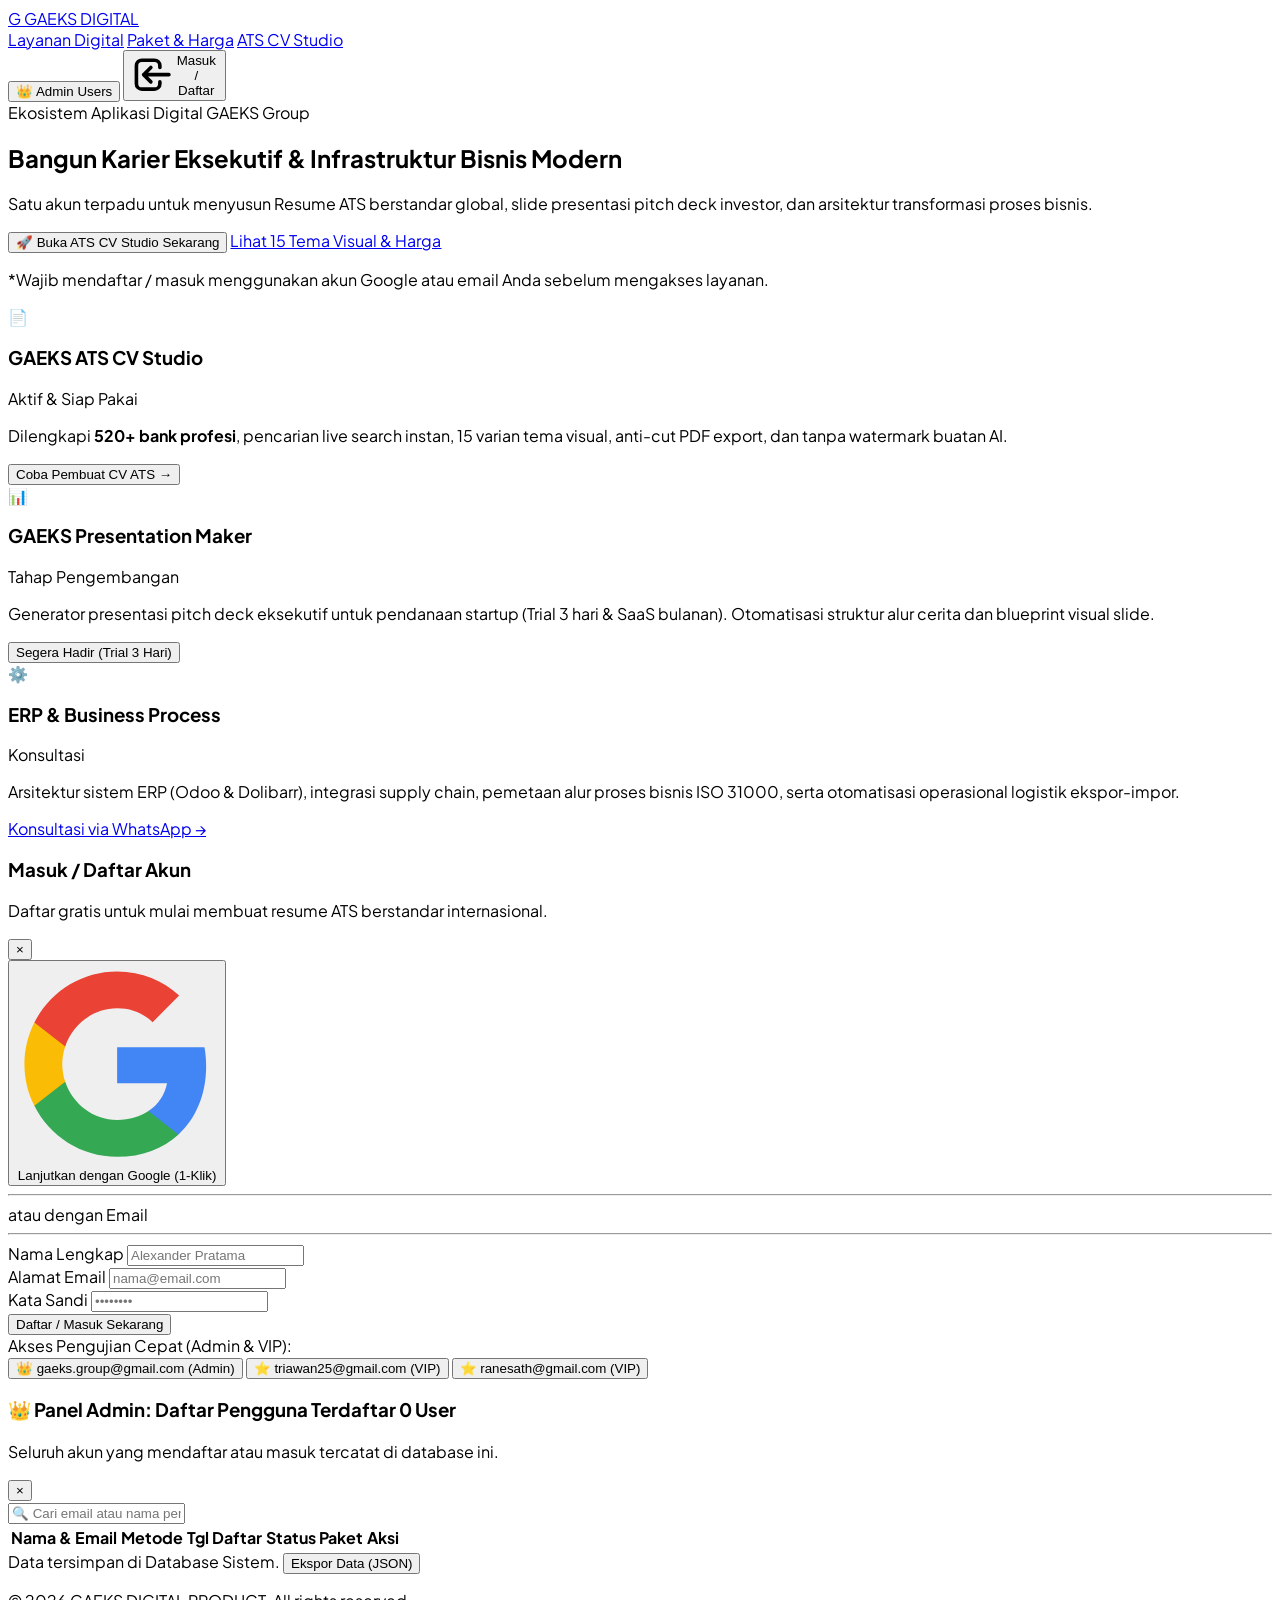
==== index.html @ ad5e5db7 "fix: implement dual-layer cookie and localStorage session, BFCache pageshow navbar sync, and absolut" ====
<!DOCTYPE html>
<html lang="id" class="scroll-smooth">
<head>
  <meta charset="UTF-8" />
  <meta name="viewport" content="width=device-width, initial-scale=1.0" />
  <title>GAEKS Digital Products | Corporate ATS Studio & Enterprise SaaS</title>
  <script src="https://cdn.tailwindcss.com"></script>
  <link rel="preconnect" href="https://fonts.googleapis.com">
  <link rel="preconnect" href="https://fonts.gstatic.com">
  <link href="https://fonts.googleapis.com/css2?family=Plus+Jakarta+Sans:wght@400;500;600;700;800;900&display=swap" rel="stylesheet">
  <script src="auth.js"></script>
  <style> body { font-family: 'Plus Jakarta Sans', sans-serif; } </style>
  <script src="https://accounts.google.com/gsi/client" async defer></script>
</head>
<body class="bg-slate-950 text-slate-100 antialiased min-h-screen flex flex-col justify-between selection:bg-blue-600 selection:text-white">

  <!-- NAVBAR UTAMA -->
  <header class="sticky top-0 z-50 w-full backdrop-blur-md bg-slate-950/90 border-b border-slate-800">
    <div class="max-w-7xl mx-auto px-4 sm:px-6 lg:px-8 h-16 flex items-center justify-between">
      <div class="flex items-center space-x-3">
        <a href="index.html" class="flex items-center space-x-2">
          <span class="w-8 h-8 rounded-xl bg-gradient-to-tr from-blue-600 to-indigo-500 flex items-center justify-center font-extrabold text-white text-sm shadow-md shadow-blue-500/30">G</span>
          <span class="font-extrabold text-lg bg-gradient-to-r from-blue-400 via-indigo-300 to-white bg-clip-text text-transparent">
            GAEKS DIGITAL
          </span>
        </a>
      </div>

      <nav class="hidden md:flex items-center space-x-6 text-xs font-semibold text-slate-400">
        <a href="#services" class="hover:text-white transition">Layanan Digital</a>
        <a href="pricing.html" class="hover:text-white transition">Paket & Harga</a>
        <a href="cv.html" class="hover:text-white transition">ATS CV Studio</a>
      </nav>

      <div class="flex items-center space-x-2.5">
        <button id="nav-btn-admin" onclick="openAdminModal()" class="hidden px-2.5 py-1.5 text-[11px] font-bold rounded-lg bg-amber-950/60 border border-amber-600 text-amber-300 hover:bg-amber-900 transition flex items-center gap-1">
          <span>👑 Admin Users</span>
        </button>

        <div id="nav-user-pill" class="hidden flex items-center space-x-2">
          <a href="profile.html" class="flex items-center space-x-2 p-1 pr-3 rounded-full bg-slate-900 border border-slate-700 hover:border-blue-500 transition">
            <img id="nav-user-avatar" class="w-6 h-6 rounded-full object-cover" src="" alt="Avatar" />
            <span id="nav-user-name" class="text-xs font-semibold text-slate-200 max-w-[100px] truncate">User</span>
            <span id="nav-user-badge" class="px-1.5 py-0.2 rounded-full text-[9px] font-extrabold bg-blue-950 text-blue-300 border border-blue-800">FREE</span>
          </a>
        </div>

        <button id="nav-btn-login" onclick="window.location.href='login.html'" class="px-4 py-2 text-xs font-bold rounded-xl bg-blue-600 hover:bg-blue-500 text-white shadow-lg shadow-blue-500/20 transition flex items-center gap-1.5">
          <svg class="w-3.5 h-3.5" fill="none" stroke="currentColor" viewBox="0 0 24 24"><path stroke-linecap="round" stroke-linejoin="round" stroke-width="2" d="M11 16l-4-4m0 0l4-4m-4 4h14m-5 4v1a3 3 0 01-3 3H6a3 3 0 01-3-3V7a3 3 0 013-3h7a3 3 0 013 3v1"></path></svg>
          <span>Masuk / Daftar</span>
        </button>
      </div>
    </div>
  </header>

  <!-- HERO -->
  <main class="flex-grow">
    <section class="py-16 sm:py-24 max-w-7xl mx-auto px-4 sm:px-6 lg:px-8 text-center space-y-5">
      <div class="inline-flex items-center gap-2 px-3 py-1 rounded-full bg-blue-950/80 border border-blue-800/80 text-[11px] font-bold text-blue-300">
        <span class="w-2 h-2 rounded-full bg-blue-400 animate-pulse"></span>
        <span>Ekosistem Aplikasi Digital GAEKS Group</span>
      </div>
      <h1 class="text-3xl sm:text-5xl font-black text-white tracking-tight leading-tight max-w-3xl mx-auto">
        Bangun Karier Eksekutif & Infrastruktur Bisnis Modern
      </h1>
      <p class="text-sm sm:text-base text-slate-400 max-w-2xl mx-auto leading-relaxed">
        Satu akun terpadu untuk menyusun Resume ATS berstandar global, slide presentasi pitch deck investor, dan arsitektur transformasi proses bisnis.
      </p>
      <div class="pt-4 flex flex-col sm:flex-row items-center justify-center gap-3">
        <button onclick="handleServiceAccess('cv.html')" class="w-full sm:w-auto px-6 py-3.5 rounded-xl bg-blue-600 hover:bg-blue-500 text-white font-extrabold text-xs sm:text-sm shadow-xl shadow-blue-500/25 transition">
          🚀 Buka ATS CV Studio Sekarang
        </button>
        <a href="pricing.html" class="w-full sm:w-auto px-6 py-3.5 rounded-xl bg-slate-900 hover:bg-slate-800 border border-slate-700 text-slate-300 font-bold text-xs sm:text-sm transition">
          Lihat 15 Tema Visual & Harga
        </a>
      </div>
      <p class="text-[11px] text-slate-500">*Wajib mendaftar / masuk menggunakan akun Google atau email Anda sebelum mengakses layanan.</p>
    </section>

    <!-- LAYANAN -->
    <section id="services" class="py-12 border-t border-slate-900 max-w-7xl mx-auto px-4 sm:px-6 lg:px-8">
      <div class="grid grid-cols-1 md:grid-cols-3 gap-6">
        <div class="p-6 bg-slate-900/90 rounded-2xl border border-slate-800 hover:border-blue-500/50 transition shadow-xl flex flex-col justify-between space-y-5">
          <div class="space-y-3">
            <div class="w-10 h-10 rounded-xl bg-blue-950 text-blue-400 flex items-center justify-center font-bold text-lg border border-blue-800/80">📄</div>
            <div class="flex items-center justify-between">
              <h3 class="font-extrabold text-base text-white">GAEKS ATS CV Studio</h3>
              <span class="text-[10px] font-bold px-2 py-0.5 rounded bg-emerald-950 text-emerald-300 border border-emerald-800">Aktif & Siap Pakai</span>
            </div>
            <p class="text-xs text-slate-400 leading-relaxed">
              Dilengkapi <strong>520+ bank profesi</strong>, pencarian live search instan, 15 varian tema visual, anti-cut PDF export, dan tanpa watermark buatan AI.
            </p>
          </div>
          <button onclick="handleServiceAccess('cv.html')" class="w-full py-2.5 rounded-xl bg-blue-600 hover:bg-blue-500 text-white font-bold text-xs transition text-center">
            Coba Pembuat CV ATS &rarr;
          </button>
        </div>

        <div class="p-6 bg-slate-900/60 rounded-2xl border border-slate-800/80 transition shadow-xl flex flex-col justify-between space-y-5">
          <div class="space-y-3">
            <div class="w-10 h-10 rounded-xl bg-purple-950 text-purple-400 flex items-center justify-center font-bold text-lg border border-purple-800/80">📊</div>
            <div class="flex items-center justify-between">
              <h3 class="font-extrabold text-base text-white">GAEKS Presentation Maker</h3>
              <span class="text-[10px] font-bold px-2 py-0.5 rounded bg-amber-950 text-amber-300 border border-amber-800">Tahap Pengembangan</span>
            </div>
            <p class="text-xs text-slate-400 leading-relaxed">
              Generator presentasi pitch deck eksekutif untuk pendanaan startup (Trial 3 hari & SaaS bulanan). Otomatisasi struktur alur cerita dan blueprint visual slide.
            </p>
          </div>
          <button onclick="alert('Layanan GAEKS Presentation Maker sedang dalam tahap finalisasi dan akan segera hadir!')" class="w-full py-2.5 rounded-xl bg-slate-800 text-slate-400 font-bold text-xs transition text-center">
            Segera Hadir (Trial 3 Hari)
          </button>
        </div>

        <div class="p-6 bg-slate-900/60 rounded-2xl border border-slate-800/80 transition shadow-xl flex flex-col justify-between space-y-5">
          <div class="space-y-3">
            <div class="w-10 h-10 rounded-xl bg-emerald-950 text-emerald-400 flex items-center justify-center font-bold text-lg border border-emerald-800/80">⚙️</div>
            <div class="flex items-center justify-between">
              <h3 class="font-extrabold text-base text-white">ERP & Business Process</h3>
              <span class="text-[10px] font-bold px-2 py-0.5 rounded bg-blue-950 text-blue-300 border border-blue-800">Konsultasi</span>
            </div>
            <p class="text-xs text-slate-400 leading-relaxed">
              Arsitektur sistem ERP (Odoo & Dolibarr), integrasi supply chain, pemetaan alur proses bisnis ISO 31000, serta otomatisasi operasional logistik ekspor-impor.
            </p>
          </div>
          <a href="https://wa.me/6285608561745?text=Halo%20Admin%20GAEKS%2C%20saya%20tertarik%20konsultasi%20implementasi%20ERP%20dan%20Business%20Process" target="_blank" class="w-full py-2.5 rounded-xl bg-slate-800 hover:bg-slate-700 text-emerald-300 font-bold text-xs transition text-center">
            Konsultasi via WhatsApp &rarr;
          </a>
        </div>
      </div>
    </section>
  </main>

  <!-- AUTH MODAL -->
  <div id="auth-modal" class="hidden fixed inset-0 z-50 flex items-center justify-center p-4 bg-slate-950/80 backdrop-blur-sm">
    <div class="bg-slate-900 border border-slate-700 rounded-2xl max-w-md w-full p-6 sm:p-7 shadow-2xl space-y-5">
      <div class="flex items-start justify-between">
        <div>
          <h3 class="font-extrabold text-lg text-white">Masuk / Daftar Akun</h3>
          <p class="text-xs text-slate-400 mt-0.5">Daftar gratis untuk mulai membuat resume ATS berstandar internasional.</p>
        </div>
        <button onclick="closeAuthModal()" class="text-slate-400 hover:text-white text-xl font-bold">&times;</button>
      </div>

      <button onclick="loginGoogle()" class="w-full py-2.5 px-4 bg-white hover:bg-slate-100 text-slate-900 font-bold text-xs rounded-xl flex items-center justify-center gap-2.5 transition shadow-md">
        <svg class="w-4 h-4" viewBox="0 0 24 24"><path fill="#4285F4" d="M22.56 12.25c0-.78-.07-1.53-.2-2.25H12v4.26h5.92c-.26 1.37-1.04 2.53-2.21 3.31v2.77h3.57c2.08-1.92 3.28-4.74 3.28-8.09z"/><path fill="#34A853" d="M12 23c2.97 0 5.46-.98 7.28-2.66l-3.57-2.77c-.98.66-2.23 1.06-3.71 1.06-2.86 0-5.29-1.93-6.16-4.53H2.18v2.84C3.99 20.53 7.7 23 12 23z"/><path fill="#FBBC05" d="M5.84 14.09c-.22-.66-.35-1.36-.35-2.09s.13-1.43.35-2.09V7.06H2.18C1.43 8.55 1 10.22 1 12s.43 3.45 1.18 4.94l2.85-2.22.81-.63z"/><path fill="#EA4335" d="M12 5.38c1.62 0 3.06.56 4.21 1.64l3.15-3.15C17.45 2.09 14.97 1 12 1 7.7 1 3.99 3.47 2.18 7.06l3.66 2.84c.87-2.6 3.3-4.52 6.16-4.52z"/></svg>
        <span>Lanjutkan dengan Google (1-Klik)</span>
      </button>

      <div class="flex items-center gap-2 text-slate-600 text-xs">
        <hr class="flex-grow border-slate-800" /><span>atau dengan Email</span><hr class="flex-grow border-slate-800" />
      </div>

      <form onsubmit="handleEmailSubmit(event)" class="space-y-3">
        <div>
          <label class="block text-[11px] text-slate-400 mb-1">Nama Lengkap</label>
          <input type="text" id="auth-name" placeholder="Alexander Pratama" class="w-full px-3 py-2 text-xs bg-slate-950 border border-slate-800 rounded-lg text-white focus:border-blue-500 focus:outline-none" />
        </div>
        <div>
          <label class="block text-[11px] text-slate-400 mb-1">Alamat Email</label>
          <input type="email" id="auth-email" required placeholder="nama@email.com" class="w-full px-3 py-2 text-xs bg-slate-950 border border-slate-800 rounded-lg text-white focus:border-blue-500 focus:outline-none" />
        </div>
        <div>
          <label class="block text-[11px] text-slate-400 mb-1">Kata Sandi</label>
          <input type="password" id="auth-pass" required placeholder="••••••••" class="w-full px-3 py-2 text-xs bg-slate-950 border border-slate-800 rounded-lg text-white focus:border-blue-500 focus:outline-none" />
        </div>
        <button type="submit" class="w-full py-2.5 px-4 bg-blue-600 hover:bg-blue-500 text-white font-bold text-xs rounded-xl transition shadow-lg shadow-blue-500/20">
          Daftar / Masuk Sekarang
        </button>
      </form>

      <div class="p-3 bg-slate-950 rounded-xl border border-slate-800/80 space-y-1.5">
        <span class="text-[10px] text-slate-400 font-bold block">Akses Pengujian Cepat (Admin & VIP):</span>
        <div class="flex flex-wrap gap-1">
          <button type="button" onclick="quickLogin('gaeks.group@gmail.com', 'GAEKS Admin')" class="px-2 py-0.5 rounded text-[10px] bg-amber-950/80 text-amber-300 border border-amber-800 hover:bg-amber-900 transition">👑 gaeks.group@gmail.com (Admin)</button>
          <button type="button" onclick="quickLogin('triawan25@gmail.com', 'Deny Triawan')" class="px-2 py-0.5 rounded text-[10px] bg-blue-950/80 text-blue-300 border border-blue-800 hover:bg-blue-900 transition">⭐ triawan25@gmail.com (VIP)</button>
          <button type="button" onclick="quickLogin('ranesath@gmail.com', 'Ranesath')" class="px-2 py-0.5 rounded text-[10px] bg-blue-950/80 text-blue-300 border border-blue-800 hover:bg-blue-900 transition">⭐ ranesath@gmail.com (VIP)</button>
        </div>
      </div>
    </div>
  </div>

  <!-- ADMIN USERS MODAL -->
  <div id="admin-modal" class="hidden fixed inset-0 z-50 flex items-center justify-center p-4 bg-slate-950/85 backdrop-blur-sm">
    <div class="bg-slate-900 border border-slate-700 rounded-2xl max-w-2xl w-full p-6 shadow-2xl space-y-4 max-h-[85vh] flex flex-col">
      <div class="flex items-start justify-between pb-3 border-b border-slate-800">
        <div>
          <h3 class="font-extrabold text-lg text-white flex items-center gap-2">
            <span>👑 Panel Admin: Daftar Pengguna Terdaftar</span>
            <span id="admin-user-count" class="px-2 py-0.5 text-xs rounded-full bg-blue-950 text-blue-300 border border-blue-800">0 User</span>
          </h3>
          <p class="text-xs text-slate-400">Seluruh akun yang mendaftar atau masuk tercatat di database ini.</p>
        </div>
        <button onclick="closeAdminModal()" class="text-slate-400 hover:text-white text-xl font-bold">&times;</button>
      </div>

      <input type="text" id="admin-search-user" oninput="filterAdminUsers(this.value)" placeholder="🔍 Cari email atau nama pengguna..." class="w-full px-3 py-1.5 text-xs bg-slate-950 border border-slate-800 rounded-lg text-white focus:border-blue-500 focus:outline-none" />

      <div class="overflow-y-auto flex-grow border border-slate-800 rounded-xl bg-slate-950/60">
        <table class="w-full text-left text-xs">
          <thead class="bg-slate-900 text-slate-400 text-[11px] sticky top-0 border-b border-slate-800">
            <tr>
              <th class="p-2.5">Nama & Email</th>
              <th class="p-2.5">Metode</th>
              <th class="p-2.5">Tgl Daftar</th>
              <th class="p-2.5">Status Paket</th>
              <th class="p-2.5 text-right">Aksi</th>
            </tr>
          </thead>
          <tbody id="admin-user-table-body" class="divide-y divide-slate-800/80 text-slate-300"></tbody>
        </table>
      </div>

      <div class="pt-2 flex justify-between items-center text-xs text-slate-500">
        <span>Data tersimpan di Database Sistem.</span>
        <button onclick="exportUsersJson()" class="px-3 py-1 bg-slate-800 hover:bg-slate-700 text-slate-300 rounded font-semibold text-[11px] transition">
          Ekspor Data (JSON)
        </button>
      </div>
    </div>
  </div>

  <footer class="border-t border-slate-900 bg-slate-950 py-8 text-center text-xs text-slate-500">
    <p>&copy; 2026 GAEKS DIGITAL PRODUCT. All rights reserved.</p>
  </footer>

  <script>
    function handleServiceAccess(targetUrl) {
      const user = GaeksAuth.getCurrentUser();
      if (user) {
        window.location.href = window.location.origin + '/' + targetUrl.replace(/^\//, '');
      } else {
        window.location.href = window.location.origin + '/login.html?redirect=' + encodeURIComponent(targetUrl);
      }
    }

    function updateNavbar() {
      const user = GaeksAuth.getCurrentUser();
      const btnLogin = document.getElementById('nav-btn-login');
      const pill = document.getElementById('nav-user-pill');
      const adminBtn = document.getElementById('nav-btn-admin');

      if (user) {
        if (btnLogin) btnLogin.style.display = 'none';
        if (pill) {
          pill.classList.remove('hidden');
          pill.style.display = 'flex';
        }
        const avatar = document.getElementById('nav-user-avatar');
        if (avatar && user.avatar) avatar.src = user.avatar;
        const name = document.getElementById('nav-user-name');
        if (name && user.name) name.innerText = user.name;

        const badge = document.getElementById('nav-user-badge');
        if (badge) {
          if (user.isAdmin) {
            badge.className = "px-1.5 py-0.2 rounded-full text-[9px] font-extrabold bg-amber-950 text-amber-300 border border-amber-800";
            badge.innerText = "ADMIN";
            if (adminBtn) adminBtn.classList.remove('hidden');
          } else if (user.isPro) {
            badge.className = "px-1.5 py-0.2 rounded-full text-[9px] font-extrabold bg-emerald-950 text-emerald-300 border border-emerald-800";
            badge.innerText = "PRO VIP";
            if (adminBtn) adminBtn.classList.add('hidden');
          } else {
            badge.className = "px-1.5 py-0.2 rounded-full text-[9px] font-extrabold bg-blue-950 text-blue-300 border border-blue-800";
            badge.innerText = "FREE";
            if (adminBtn) adminBtn.classList.add('hidden');
          }
        }
      } else {
        if (btnLogin) btnLogin.style.display = 'inline-flex';
        if (pill) {
          pill.classList.add('hidden');
          pill.style.display = 'none';
        }
        if (adminBtn) adminBtn.classList.add('hidden');
      }
    }

    function openAdminModal() {
      renderAdminUsersTable();
      const m = document.getElementById('admin-modal');
      if (m) m.classList.remove('hidden');
    }

    function closeAdminModal() {
      const m = document.getElementById('admin-modal');
      if (m) m.classList.add('hidden');
    }

    function renderAdminUsersTable(searchKeyword = '') {
      const users = GaeksAuth.getUsersDb();
      const tbody = document.getElementById('admin-user-table-body');
      if (!tbody) return;
      tbody.innerHTML = '';

      let filtered = users;
      if (searchKeyword.trim()) {
        const kw = searchKeyword.toLowerCase();
        filtered = users.filter(u => u.email.toLowerCase().includes(kw) || (u.name && u.name.toLowerCase().includes(kw)));
      }

      const countEl = document.getElementById('admin-user-count');
      if (countEl) countEl.innerText = `${filtered.length} Pengguna`;

      if (filtered.length === 0) {
        tbody.innerHTML = `<tr><td colspan="5" class="p-4 text-center text-slate-500 italic">Tidak ada pengguna.</td></tr>`;
        return;
      }

      filtered.forEach(u => {
        const regDate = new Date(u.registeredAt || Date.now()).toLocaleDateString('id-ID', { day: 'numeric', month: 'short', year: 'numeric' });
        const isPro = (u.plan === 'PRO' || u.plan === 'PRO_VIP');

        tbody.innerHTML += `
          <tr class="hover:bg-slate-900/60 transition">
            <td class="p-2.5">
              <div class="font-bold text-white">${u.name || 'User'}</div>
              <div class="text-[11px] text-slate-400 font-mono">${u.email}</div>
            </td>
            <td class="p-2.5 uppercase font-medium text-[10px] text-slate-400">${u.provider || 'email'}</td>
            <td class="p-2.5 text-slate-400">${regDate}</td>
            <td class="p-2.5">
              <span class="px-2 py-0.5 rounded text-[10px] font-bold ${isPro ? 'bg-emerald-950 text-emerald-300 border border-emerald-800' : 'bg-slate-900 text-slate-400 border border-slate-800'}">
                ${u.plan || 'FREE'}
              </span>
            </td>
            <td class="p-2.5 text-right">
              <button onclick="togglePlan('${u.email}')" class="px-2.5 py-1 rounded bg-slate-800 hover:bg-slate-700 text-slate-200 text-[10px] font-semibold transition">
                ${isPro ? 'Ubah ke Free' : 'Jadikan PRO'}
              </button>
            </td>
          </tr>
        `;
      });
    }

    function togglePlan(email) {
      GaeksAuth.toggleUserPlan(email);
      renderAdminUsersTable();
    }

    function filterAdminUsers(val) {
      renderAdminUsersTable(val);
    }

    function exportUsersJson() {
      const data = JSON.stringify(GaeksAuth.getUsersDb(), null, 2);
      const blob = new Blob([data], { type: 'application/json' });
      const url = URL.createObjectURL(blob);
      const a = document.createElement('a');
      a.href = url;
      a.download = `gaeks_users_export_${Date.now()}.json`;
      a.click();
    }

    // Jalankan segera dan tangani Back-Forward Cache (pageshow)
    updateNavbar();
    window.addEventListener('DOMContentLoaded', updateNavbar);
    window.addEventListener('load', updateNavbar);
    window.addEventListener('pageshow', updateNavbar);
  </script>
</body>
</html>
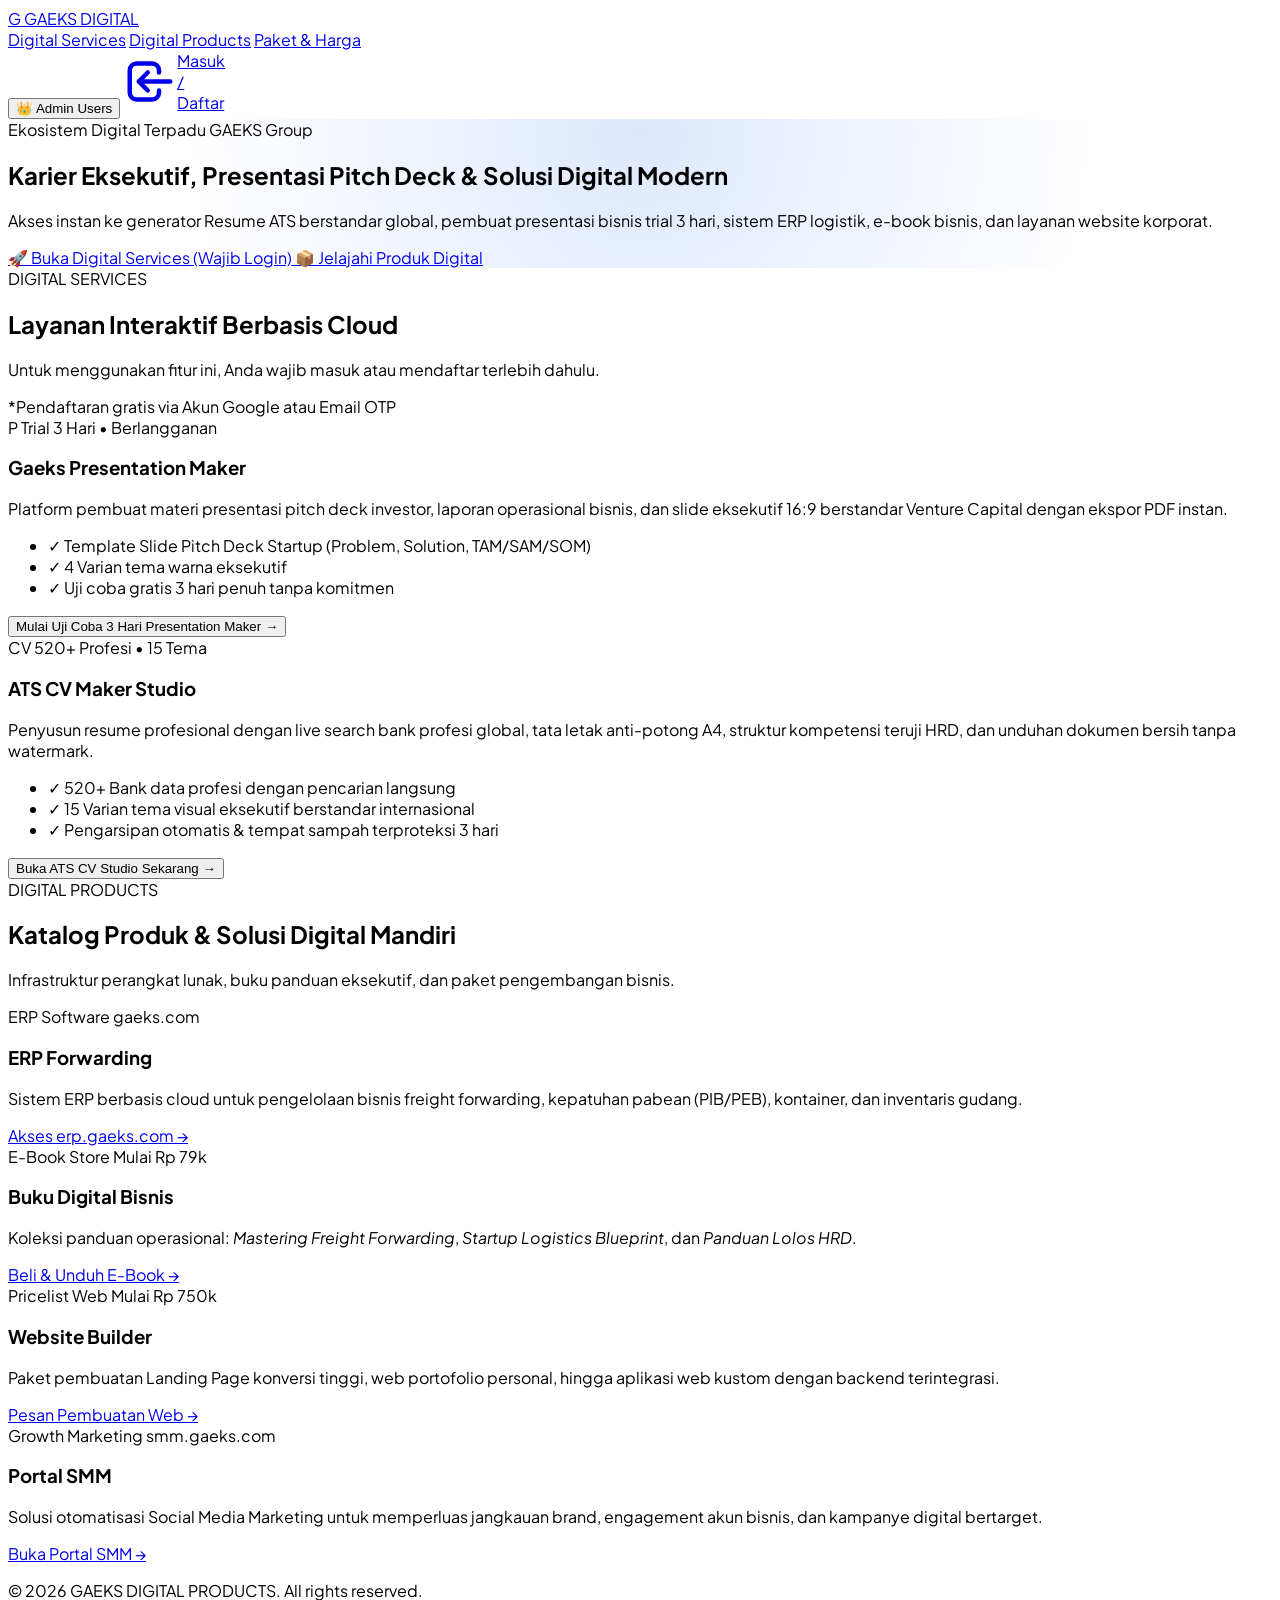
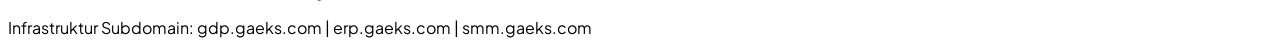
==== commit 96e2e51e: "feat: launch full GAEKS digital ecosystem (Presentation Maker trial, CV Studio, ERP, E-Book, Web Bui" ====
--- a/index.html
+++ b/index.html
@@ -1,35 +1,38 @@
 <!DOCTYPE html>
-<html lang="id" class="scroll-smooth">
+<html lang="id">
 <head>
   <meta charset="UTF-8" />
   <meta name="viewport" content="width=device-width, initial-scale=1.0" />
-  <title>GAEKS Digital Products | Corporate ATS Studio & Enterprise SaaS</title>
+  <title>GAEKS Digital Products | Executive Career, SaaS & Business Ecosystem</title>
   <script src="https://cdn.tailwindcss.com"></script>
   <link rel="preconnect" href="https://fonts.googleapis.com">
   <link rel="preconnect" href="https://fonts.gstatic.com">
   <link href="https://fonts.googleapis.com/css2?family=Plus+Jakarta+Sans:wght@400;500;600;700;800;900&display=swap" rel="stylesheet">
-  <script src="auth.js"></script>
-  <style> body { font-family: 'Plus Jakarta Sans', sans-serif; } </style>
-  <script src="https://accounts.google.com/gsi/client" async defer></script>
+  <script src="auth.js?v=20260914_06"></script>
+  <style>
+    body { font-family: 'Plus Jakarta Sans', sans-serif; }
+    .hero-glow {
+      background: radial-gradient(circle at 50% 10%, rgba(37, 99, 235, 0.15), transparent 70%);
+    }
+  </style>
 </head>
-<body class="bg-slate-950 text-slate-100 antialiased min-h-screen flex flex-col justify-between selection:bg-blue-600 selection:text-white">
-
-  <!-- NAVBAR UTAMA -->
-  <header class="sticky top-0 z-50 w-full backdrop-blur-md bg-slate-950/90 border-b border-slate-800">
+<body class="bg-slate-950 text-slate-100 min-h-screen flex flex-col selection:bg-blue-600 selection:text-white">
+
+  <!-- NAVBAR -->
+  <header class="border-b border-slate-800/80 bg-slate-950/80 backdrop-blur sticky top-0 z-50">
     <div class="max-w-7xl mx-auto px-4 sm:px-6 lg:px-8 h-16 flex items-center justify-between">
-      <div class="flex items-center space-x-3">
-        <a href="index.html" class="flex items-center space-x-2">
-          <span class="w-8 h-8 rounded-xl bg-gradient-to-tr from-blue-600 to-indigo-500 flex items-center justify-center font-extrabold text-white text-sm shadow-md shadow-blue-500/30">G</span>
-          <span class="font-extrabold text-lg bg-gradient-to-r from-blue-400 via-indigo-300 to-white bg-clip-text text-transparent">
-            GAEKS DIGITAL
-          </span>
-        </a>
-      </div>
+      
+      <a href="index.html" class="flex items-center space-x-2.5">
+        <span class="w-8 h-8 rounded-xl bg-gradient-to-tr from-blue-600 to-indigo-500 flex items-center justify-center font-extrabold text-white text-xs shadow-md shadow-blue-500/30">G</span>
+        <span class="font-extrabold text-base tracking-tight bg-gradient-to-r from-blue-400 via-indigo-300 to-white bg-clip-text text-transparent">
+          GAEKS DIGITAL
+        </span>
+      </a>
 
       <nav class="hidden md:flex items-center space-x-6 text-xs font-semibold text-slate-400">
-        <a href="#services" class="hover:text-white transition">Layanan Digital</a>
+        <a href="#services" class="hover:text-white transition">Digital Services</a>
+        <a href="#products" class="hover:text-white transition">Digital Products</a>
         <a href="pricing.html" class="hover:text-white transition">Paket & Harga</a>
-        <a href="cv.html" class="hover:text-white transition">ATS CV Studio</a>
       </nav>
 
       <div class="flex items-center space-x-2.5">
@@ -39,189 +42,238 @@
 
         <div id="nav-user-pill" class="hidden flex items-center space-x-2">
           <a href="profile.html" class="flex items-center space-x-2 p-1 pr-3 rounded-full bg-slate-900 border border-slate-700 hover:border-blue-500 transition">
-            <img id="nav-user-avatar" class="w-6 h-6 rounded-full object-cover" src="" alt="Avatar" />
+            <img id="nav-user-avatar" class="w-6 h-6 rounded-full object-cover" src="https://api.dicebear.com/7.x/initials/svg?seed=User" alt="Avatar" />
             <span id="nav-user-name" class="text-xs font-semibold text-slate-200 max-w-[100px] truncate">User</span>
             <span id="nav-user-badge" class="px-1.5 py-0.2 rounded-full text-[9px] font-extrabold bg-blue-950 text-blue-300 border border-blue-800">FREE</span>
           </a>
         </div>
 
-        <button id="nav-btn-login" onclick="window.location.href='login.html'" class="px-4 py-2 text-xs font-bold rounded-xl bg-blue-600 hover:bg-blue-500 text-white shadow-lg shadow-blue-500/20 transition flex items-center gap-1.5">
+        <a href="login.html?redirect=index.html" id="nav-btn-login" class="px-4 py-2 text-xs font-bold rounded-xl bg-blue-600 hover:bg-blue-500 text-white shadow-lg shadow-blue-500/20 transition flex items-center gap-1.5">
           <svg class="w-3.5 h-3.5" fill="none" stroke="currentColor" viewBox="0 0 24 24"><path stroke-linecap="round" stroke-linejoin="round" stroke-width="2" d="M11 16l-4-4m0 0l4-4m-4 4h14m-5 4v1a3 3 0 01-3 3H6a3 3 0 01-3-3V7a3 3 0 013-3h7a3 3 0 013 3v1"></path></svg>
           <span>Masuk / Daftar</span>
-        </button>
-      </div>
+        </a>
+      </div>
+
+      <script>
+        (function() {
+          try {
+            var raw = localStorage.getItem('gaeks_user_session_v3');
+            if (!raw) {
+              var m = document.cookie.match(/gaeks_session_v3=([^;]+)/);
+              if (m) raw = decodeURIComponent(m[1]);
+            }
+            if (raw) {
+              var u = JSON.parse(raw);
+              if (u && u.email) {
+                var b = document.getElementById('nav-btn-login');
+                var p = document.getElementById('nav-user-pill');
+                if (b) b.style.display = 'none';
+                if (p) { p.classList.remove('hidden'); p.style.display = 'flex'; }
+                var av = document.getElementById('nav-user-avatar');
+                if (av && u.avatar) av.src = u.avatar;
+                var nm = document.getElementById('nav-user-name');
+                if (nm && u.name) nm.innerText = u.name;
+              }
+            }
+          } catch(e) {}
+        })();
+      </script>
+
     </div>
   </header>
 
-  <!-- HERO -->
-  <main class="flex-grow">
-    <section class="py-16 sm:py-24 max-w-7xl mx-auto px-4 sm:px-6 lg:px-8 text-center space-y-5">
-      <div class="inline-flex items-center gap-2 px-3 py-1 rounded-full bg-blue-950/80 border border-blue-800/80 text-[11px] font-bold text-blue-300">
+  <!-- HERO SECTION -->
+  <section class="hero-glow py-16 sm:py-24 border-b border-slate-800/60 relative">
+    <div class="max-w-5xl mx-auto px-4 sm:px-6 lg:px-8 text-center space-y-6">
+      
+      <div class="inline-flex items-center gap-2 px-3 py-1 rounded-full bg-blue-950/70 border border-blue-800/80 text-blue-300 text-xs font-semibold">
         <span class="w-2 h-2 rounded-full bg-blue-400 animate-pulse"></span>
-        <span>Ekosistem Aplikasi Digital GAEKS Group</span>
-      </div>
-      <h1 class="text-3xl sm:text-5xl font-black text-white tracking-tight leading-tight max-w-3xl mx-auto">
-        Bangun Karier Eksekutif & Infrastruktur Bisnis Modern
+        Ekosistem Digital Terpadu GAEKS Group
+      </div>
+
+      <h1 class="text-3xl sm:text-5xl lg:text-6xl font-black text-white tracking-tight leading-tight sm:leading-none">
+        Karier Eksekutif, Presentasi Pitch Deck & Solusi Digital Modern
       </h1>
+
       <p class="text-sm sm:text-base text-slate-400 max-w-2xl mx-auto leading-relaxed">
-        Satu akun terpadu untuk menyusun Resume ATS berstandar global, slide presentasi pitch deck investor, dan arsitektur transformasi proses bisnis.
+        Akses instan ke generator Resume ATS berstandar global, pembuat presentasi bisnis trial 3 hari, sistem ERP logistik, e-book bisnis, dan layanan website korporat.
       </p>
+
       <div class="pt-4 flex flex-col sm:flex-row items-center justify-center gap-3">
-        <button onclick="handleServiceAccess('cv.html')" class="w-full sm:w-auto px-6 py-3.5 rounded-xl bg-blue-600 hover:bg-blue-500 text-white font-extrabold text-xs sm:text-sm shadow-xl shadow-blue-500/25 transition">
-          🚀 Buka ATS CV Studio Sekarang
-        </button>
-        <a href="pricing.html" class="w-full sm:w-auto px-6 py-3.5 rounded-xl bg-slate-900 hover:bg-slate-800 border border-slate-700 text-slate-300 font-bold text-xs sm:text-sm transition">
-          Lihat 15 Tema Visual & Harga
-        </a>
-      </div>
-      <p class="text-[11px] text-slate-500">*Wajib mendaftar / masuk menggunakan akun Google atau email Anda sebelum mengakses layanan.</p>
-    </section>
-
-    <!-- LAYANAN -->
-    <section id="services" class="py-12 border-t border-slate-900 max-w-7xl mx-auto px-4 sm:px-6 lg:px-8">
-      <div class="grid grid-cols-1 md:grid-cols-3 gap-6">
-        <div class="p-6 bg-slate-900/90 rounded-2xl border border-slate-800 hover:border-blue-500/50 transition shadow-xl flex flex-col justify-between space-y-5">
-          <div class="space-y-3">
-            <div class="w-10 h-10 rounded-xl bg-blue-950 text-blue-400 flex items-center justify-center font-bold text-lg border border-blue-800/80">📄</div>
-            <div class="flex items-center justify-between">
-              <h3 class="font-extrabold text-base text-white">GAEKS ATS CV Studio</h3>
-              <span class="text-[10px] font-bold px-2 py-0.5 rounded bg-emerald-950 text-emerald-300 border border-emerald-800">Aktif & Siap Pakai</span>
-            </div>
-            <p class="text-xs text-slate-400 leading-relaxed">
-              Dilengkapi <strong>520+ bank profesi</strong>, pencarian live search instan, 15 varian tema visual, anti-cut PDF export, dan tanpa watermark buatan AI.
+        <a href="#services" class="w-full sm:w-auto px-6 py-3.5 rounded-xl bg-blue-600 hover:bg-blue-500 text-white font-extrabold text-xs sm:text-sm shadow-xl shadow-blue-500/25 transition flex items-center justify-center gap-2">
+          <span>🚀 Buka Digital Services (Wajib Login)</span>
+        </a>
+        <a href="#products" class="w-full sm:w-auto px-6 py-3.5 rounded-xl bg-slate-900 hover:bg-slate-800 border border-slate-700 text-slate-300 font-bold text-xs sm:text-sm transition text-center">
+          <span>📦 Jelajahi Produk Digital</span>
+        </a>
+      </div>
+
+    </div>
+  </section>
+
+  <!-- SECTION 1: DIGITAL SERVICES (WAJIB LOGIN) -->
+  <section id="services" class="py-16 max-w-7xl mx-auto w-full px-4 sm:px-6 lg:px-8 space-y-10 border-b border-slate-800">
+    <div class="flex flex-col sm:flex-row sm:items-end justify-between gap-4">
+      <div>
+        <span class="text-xs font-extrabold uppercase tracking-widest text-blue-400 font-mono">DIGITAL SERVICES</span>
+        <h2 class="text-2xl sm:text-3xl font-black text-white tracking-tight mt-1">Layanan Interaktif Berbasis Cloud</h2>
+        <p class="text-xs sm:text-sm text-slate-400 mt-1">Untuk menggunakan fitur ini, Anda wajib masuk atau mendaftar terlebih dahulu.</p>
+      </div>
+      <span class="text-xs text-slate-500 italic">*Pendaftaran gratis via Akun Google atau Email OTP</span>
+    </div>
+
+    <div class="grid grid-cols-1 md:grid-cols-2 gap-6">
+      
+      <!-- SERVICE 1: GAEKS PRESENTATION MAKER -->
+      <div class="p-8 rounded-3xl bg-slate-900/80 border border-slate-800 hover:border-indigo-500/60 transition duration-300 flex flex-col justify-between shadow-xl relative overflow-hidden group">
+        <div class="space-y-4">
+          <div class="flex justify-between items-start">
+            <span class="w-12 h-12 rounded-2xl bg-indigo-950 border border-indigo-800 text-indigo-400 flex items-center justify-center font-black text-lg">P</span>
+            <span class="px-2.5 py-1 rounded-full text-[10px] font-extrabold bg-indigo-950 text-indigo-300 border border-indigo-800">
+              Trial 3 Hari &bull; Berlangganan
+            </span>
+          </div>
+
+          <div>
+            <h3 class="text-xl font-bold text-white group-hover:text-indigo-400 transition">Gaeks Presentation Maker</h3>
+            <p class="text-xs text-slate-400 mt-2 leading-relaxed">
+              Platform pembuat materi presentasi pitch deck investor, laporan operasional bisnis, dan slide eksekutif 16:9 berstandar Venture Capital dengan ekspor PDF instan.
             </p>
           </div>
-          <button onclick="handleServiceAccess('cv.html')" class="w-full py-2.5 rounded-xl bg-blue-600 hover:bg-blue-500 text-white font-bold text-xs transition text-center">
-            Coba Pembuat CV ATS &rarr;
+
+          <ul class="text-xs text-slate-300 space-y-2 pt-2">
+            <li class="flex items-center gap-2"><span class="text-emerald-400">✓</span> Template Slide Pitch Deck Startup (Problem, Solution, TAM/SAM/SOM)</li>
+            <li class="flex items-center gap-2"><span class="text-emerald-400">✓</span> 4 Varian tema warna eksekutif</li>
+            <li class="flex items-center gap-2"><span class="text-emerald-400">✓</span> Uji coba gratis 3 hari penuh tanpa komitmen</li>
+          </ul>
+        </div>
+
+        <div class="pt-6 mt-6 border-t border-slate-800/80">
+          <button onclick="handleServiceAccess('presentation.html')" class="w-full py-3 rounded-xl bg-indigo-600 hover:bg-indigo-500 text-white font-bold text-xs sm:text-sm transition flex items-center justify-center gap-2 shadow-lg shadow-indigo-600/20">
+            <span>Mulai Uji Coba 3 Hari Presentation Maker &rarr;</span>
           </button>
         </div>
-
-        <div class="p-6 bg-slate-900/60 rounded-2xl border border-slate-800/80 transition shadow-xl flex flex-col justify-between space-y-5">
-          <div class="space-y-3">
-            <div class="w-10 h-10 rounded-xl bg-purple-950 text-purple-400 flex items-center justify-center font-bold text-lg border border-purple-800/80">📊</div>
-            <div class="flex items-center justify-between">
-              <h3 class="font-extrabold text-base text-white">GAEKS Presentation Maker</h3>
-              <span class="text-[10px] font-bold px-2 py-0.5 rounded bg-amber-950 text-amber-300 border border-amber-800">Tahap Pengembangan</span>
-            </div>
-            <p class="text-xs text-slate-400 leading-relaxed">
-              Generator presentasi pitch deck eksekutif untuk pendanaan startup (Trial 3 hari & SaaS bulanan). Otomatisasi struktur alur cerita dan blueprint visual slide.
+      </div>
+
+      <!-- SERVICE 2: CV MAKER (ATS CV STUDIO) -->
+      <div class="p-8 rounded-3xl bg-slate-900/80 border border-slate-800 hover:border-blue-500/60 transition duration-300 flex flex-col justify-between shadow-xl relative overflow-hidden group">
+        <div class="space-y-4">
+          <div class="flex justify-between items-start">
+            <span class="w-12 h-12 rounded-2xl bg-blue-950 border border-blue-800 text-blue-400 flex items-center justify-center font-black text-lg">CV</span>
+            <span class="px-2.5 py-1 rounded-full text-[10px] font-extrabold bg-blue-950 text-blue-300 border border-blue-800">
+              520+ Profesi &bull; 15 Tema
+            </span>
+          </div>
+
+          <div>
+            <h3 class="text-xl font-bold text-white group-hover:text-blue-400 transition">ATS CV Maker Studio</h3>
+            <p class="text-xs text-slate-400 mt-2 leading-relaxed">
+              Penyusun resume profesional dengan live search bank profesi global, tata letak anti-potong A4, struktur kompetensi teruji HRD, dan unduhan dokumen bersih tanpa watermark.
             </p>
           </div>
-          <button onclick="alert('Layanan GAEKS Presentation Maker sedang dalam tahap finalisasi dan akan segera hadir!')" class="w-full py-2.5 rounded-xl bg-slate-800 text-slate-400 font-bold text-xs transition text-center">
-            Segera Hadir (Trial 3 Hari)
+
+          <ul class="text-xs text-slate-300 space-y-2 pt-2">
+            <li class="flex items-center gap-2"><span class="text-emerald-400">✓</span> 520+ Bank data profesi dengan pencarian langsung</li>
+            <li class="flex items-center gap-2"><span class="text-emerald-400">✓</span> 15 Varian tema visual eksekutif berstandar internasional</li>
+            <li class="flex items-center gap-2"><span class="text-emerald-400">✓</span> Pengarsipan otomatis & tempat sampah terproteksi 3 hari</li>
+          </ul>
+        </div>
+
+        <div class="pt-6 mt-6 border-t border-slate-800/80">
+          <button onclick="handleServiceAccess('cv.html')" class="w-full py-3 rounded-xl bg-blue-600 hover:bg-blue-500 text-white font-bold text-xs sm:text-sm transition flex items-center justify-center gap-2 shadow-lg shadow-blue-500/20">
+            <span>Buka ATS CV Studio Sekarang &rarr;</span>
           </button>
         </div>
-
-        <div class="p-6 bg-slate-900/60 rounded-2xl border border-slate-800/80 transition shadow-xl flex flex-col justify-between space-y-5">
-          <div class="space-y-3">
-            <div class="w-10 h-10 rounded-xl bg-emerald-950 text-emerald-400 flex items-center justify-center font-bold text-lg border border-emerald-800/80">⚙️</div>
-            <div class="flex items-center justify-between">
-              <h3 class="font-extrabold text-base text-white">ERP & Business Process</h3>
-              <span class="text-[10px] font-bold px-2 py-0.5 rounded bg-blue-950 text-blue-300 border border-blue-800">Konsultasi</span>
-            </div>
-            <p class="text-xs text-slate-400 leading-relaxed">
-              Arsitektur sistem ERP (Odoo & Dolibarr), integrasi supply chain, pemetaan alur proses bisnis ISO 31000, serta otomatisasi operasional logistik ekspor-impor.
-            </p>
-          </div>
-          <a href="https://wa.me/6285608561745?text=Halo%20Admin%20GAEKS%2C%20saya%20tertarik%20konsultasi%20implementasi%20ERP%20dan%20Business%20Process" target="_blank" class="w-full py-2.5 rounded-xl bg-slate-800 hover:bg-slate-700 text-emerald-300 font-bold text-xs transition text-center">
-            Konsultasi via WhatsApp &rarr;
-          </a>
-        </div>
-      </div>
-    </section>
-  </main>
-
-  <!-- AUTH MODAL -->
-  <div id="auth-modal" class="hidden fixed inset-0 z-50 flex items-center justify-center p-4 bg-slate-950/80 backdrop-blur-sm">
-    <div class="bg-slate-900 border border-slate-700 rounded-2xl max-w-md w-full p-6 sm:p-7 shadow-2xl space-y-5">
-      <div class="flex items-start justify-between">
-        <div>
-          <h3 class="font-extrabold text-lg text-white">Masuk / Daftar Akun</h3>
-          <p class="text-xs text-slate-400 mt-0.5">Daftar gratis untuk mulai membuat resume ATS berstandar internasional.</p>
-        </div>
-        <button onclick="closeAuthModal()" class="text-slate-400 hover:text-white text-xl font-bold">&times;</button>
-      </div>
-
-      <button onclick="loginGoogle()" class="w-full py-2.5 px-4 bg-white hover:bg-slate-100 text-slate-900 font-bold text-xs rounded-xl flex items-center justify-center gap-2.5 transition shadow-md">
-        <svg class="w-4 h-4" viewBox="0 0 24 24"><path fill="#4285F4" d="M22.56 12.25c0-.78-.07-1.53-.2-2.25H12v4.26h5.92c-.26 1.37-1.04 2.53-2.21 3.31v2.77h3.57c2.08-1.92 3.28-4.74 3.28-8.09z"/><path fill="#34A853" d="M12 23c2.97 0 5.46-.98 7.28-2.66l-3.57-2.77c-.98.66-2.23 1.06-3.71 1.06-2.86 0-5.29-1.93-6.16-4.53H2.18v2.84C3.99 20.53 7.7 23 12 23z"/><path fill="#FBBC05" d="M5.84 14.09c-.22-.66-.35-1.36-.35-2.09s.13-1.43.35-2.09V7.06H2.18C1.43 8.55 1 10.22 1 12s.43 3.45 1.18 4.94l2.85-2.22.81-.63z"/><path fill="#EA4335" d="M12 5.38c1.62 0 3.06.56 4.21 1.64l3.15-3.15C17.45 2.09 14.97 1 12 1 7.7 1 3.99 3.47 2.18 7.06l3.66 2.84c.87-2.6 3.3-4.52 6.16-4.52z"/></svg>
-        <span>Lanjutkan dengan Google (1-Klik)</span>
-      </button>
-
-      <div class="flex items-center gap-2 text-slate-600 text-xs">
-        <hr class="flex-grow border-slate-800" /><span>atau dengan Email</span><hr class="flex-grow border-slate-800" />
-      </div>
-
-      <form onsubmit="handleEmailSubmit(event)" class="space-y-3">
-        <div>
-          <label class="block text-[11px] text-slate-400 mb-1">Nama Lengkap</label>
-          <input type="text" id="auth-name" placeholder="Alexander Pratama" class="w-full px-3 py-2 text-xs bg-slate-950 border border-slate-800 rounded-lg text-white focus:border-blue-500 focus:outline-none" />
-        </div>
-        <div>
-          <label class="block text-[11px] text-slate-400 mb-1">Alamat Email</label>
-          <input type="email" id="auth-email" required placeholder="nama@email.com" class="w-full px-3 py-2 text-xs bg-slate-950 border border-slate-800 rounded-lg text-white focus:border-blue-500 focus:outline-none" />
-        </div>
-        <div>
-          <label class="block text-[11px] text-slate-400 mb-1">Kata Sandi</label>
-          <input type="password" id="auth-pass" required placeholder="••••••••" class="w-full px-3 py-2 text-xs bg-slate-950 border border-slate-800 rounded-lg text-white focus:border-blue-500 focus:outline-none" />
-        </div>
-        <button type="submit" class="w-full py-2.5 px-4 bg-blue-600 hover:bg-blue-500 text-white font-bold text-xs rounded-xl transition shadow-lg shadow-blue-500/20">
-          Daftar / Masuk Sekarang
-        </button>
-      </form>
-
-      <div class="p-3 bg-slate-950 rounded-xl border border-slate-800/80 space-y-1.5">
-        <span class="text-[10px] text-slate-400 font-bold block">Akses Pengujian Cepat (Admin & VIP):</span>
-        <div class="flex flex-wrap gap-1">
-          <button type="button" onclick="quickLogin('gaeks.group@gmail.com', 'GAEKS Admin')" class="px-2 py-0.5 rounded text-[10px] bg-amber-950/80 text-amber-300 border border-amber-800 hover:bg-amber-900 transition">👑 gaeks.group@gmail.com (Admin)</button>
-          <button type="button" onclick="quickLogin('triawan25@gmail.com', 'Deny Triawan')" class="px-2 py-0.5 rounded text-[10px] bg-blue-950/80 text-blue-300 border border-blue-800 hover:bg-blue-900 transition">⭐ triawan25@gmail.com (VIP)</button>
-          <button type="button" onclick="quickLogin('ranesath@gmail.com', 'Ranesath')" class="px-2 py-0.5 rounded text-[10px] bg-blue-950/80 text-blue-300 border border-blue-800 hover:bg-blue-900 transition">⭐ ranesath@gmail.com (VIP)</button>
-        </div>
-      </div>
-    </div>
-  </div>
-
-  <!-- ADMIN USERS MODAL -->
-  <div id="admin-modal" class="hidden fixed inset-0 z-50 flex items-center justify-center p-4 bg-slate-950/85 backdrop-blur-sm">
-    <div class="bg-slate-900 border border-slate-700 rounded-2xl max-w-2xl w-full p-6 shadow-2xl space-y-4 max-h-[85vh] flex flex-col">
-      <div class="flex items-start justify-between pb-3 border-b border-slate-800">
-        <div>
-          <h3 class="font-extrabold text-lg text-white flex items-center gap-2">
-            <span>👑 Panel Admin: Daftar Pengguna Terdaftar</span>
-            <span id="admin-user-count" class="px-2 py-0.5 text-xs rounded-full bg-blue-950 text-blue-300 border border-blue-800">0 User</span>
-          </h3>
-          <p class="text-xs text-slate-400">Seluruh akun yang mendaftar atau masuk tercatat di database ini.</p>
-        </div>
-        <button onclick="closeAdminModal()" class="text-slate-400 hover:text-white text-xl font-bold">&times;</button>
-      </div>
-
-      <input type="text" id="admin-search-user" oninput="filterAdminUsers(this.value)" placeholder="🔍 Cari email atau nama pengguna..." class="w-full px-3 py-1.5 text-xs bg-slate-950 border border-slate-800 rounded-lg text-white focus:border-blue-500 focus:outline-none" />
-
-      <div class="overflow-y-auto flex-grow border border-slate-800 rounded-xl bg-slate-950/60">
-        <table class="w-full text-left text-xs">
-          <thead class="bg-slate-900 text-slate-400 text-[11px] sticky top-0 border-b border-slate-800">
-            <tr>
-              <th class="p-2.5">Nama & Email</th>
-              <th class="p-2.5">Metode</th>
-              <th class="p-2.5">Tgl Daftar</th>
-              <th class="p-2.5">Status Paket</th>
-              <th class="p-2.5 text-right">Aksi</th>
-            </tr>
-          </thead>
-          <tbody id="admin-user-table-body" class="divide-y divide-slate-800/80 text-slate-300"></tbody>
-        </table>
-      </div>
-
-      <div class="pt-2 flex justify-between items-center text-xs text-slate-500">
-        <span>Data tersimpan di Database Sistem.</span>
-        <button onclick="exportUsersJson()" class="px-3 py-1 bg-slate-800 hover:bg-slate-700 text-slate-300 rounded font-semibold text-[11px] transition">
-          Ekspor Data (JSON)
-        </button>
-      </div>
-    </div>
-  </div>
-
-  <footer class="border-t border-slate-900 bg-slate-950 py-8 text-center text-xs text-slate-500">
-    <p>&copy; 2026 GAEKS DIGITAL PRODUCT. All rights reserved.</p>
+      </div>
+
+    </div>
+  </section>
+
+  <!-- SECTION 2: DIGITAL PRODUCTS -->
+  <section id="products" class="py-16 max-w-7xl mx-auto w-full px-4 sm:px-6 lg:px-8 space-y-10 border-b border-slate-800">
+    <div>
+      <span class="text-xs font-extrabold uppercase tracking-widest text-emerald-400 font-mono">DIGITAL PRODUCTS</span>
+      <h2 class="text-2xl sm:text-3xl font-black text-white tracking-tight mt-1">Katalog Produk & Solusi Digital Mandiri</h2>
+      <p class="text-xs sm:text-sm text-slate-400 mt-1">Infrastruktur perangkat lunak, buku panduan eksekutif, dan paket pengembangan bisnis.</p>
+    </div>
+
+    <div class="grid grid-cols-1 md:grid-cols-2 lg:grid-cols-4 gap-6">
+      
+      <!-- PRODUCT 1: ERP FORWARDING -->
+      <div class="p-6 rounded-2xl bg-slate-900/60 border border-slate-800 hover:border-slate-700 transition flex flex-col justify-between space-y-4">
+        <div class="space-y-3">
+          <div class="flex justify-between items-center">
+            <span class="px-2 py-0.5 rounded text-[10px] font-bold bg-amber-950 text-amber-300 border border-amber-800">ERP Software</span>
+            <span class="text-xs text-slate-500">gaeks.com</span>
+          </div>
+          <h3 class="text-base font-bold text-white">ERP Forwarding</h3>
+          <p class="text-xs text-slate-400 leading-relaxed">
+            Sistem ERP berbasis cloud untuk pengelolaan bisnis freight forwarding, kepatuhan pabean (PIB/PEB), kontainer, dan inventaris gudang.
+          </p>
+        </div>
+        <a href="https://erp.gaeks.com" target="_blank" class="w-full py-2.5 rounded-xl bg-slate-800 hover:bg-slate-700 text-white text-xs font-bold transition text-center block">
+          Akses erp.gaeks.com &rarr;
+        </a>
+      </div>
+
+      <!-- PRODUCT 2: E-BOOK DIGITAL -->
+      <div class="p-6 rounded-2xl bg-slate-900/60 border border-slate-800 hover:border-slate-700 transition flex flex-col justify-between space-y-4">
+        <div class="space-y-3">
+          <div class="flex justify-between items-center">
+            <span class="px-2 py-0.5 rounded text-[10px] font-bold bg-purple-950 text-purple-300 border border-purple-800">E-Book Store</span>
+            <span class="text-xs text-slate-500">Mulai Rp 79k</span>
+          </div>
+          <h3 class="text-base font-bold text-white">Buku Digital Bisnis</h3>
+          <p class="text-xs text-slate-400 leading-relaxed">
+            Koleksi panduan operasional: <em>Mastering Freight Forwarding</em>, <em>Startup Logistics Blueprint</em>, dan <em>Panduan Lolos HRD</em>.
+          </p>
+        </div>
+        <a href="https://wa.me/6285608561745?text=Halo%20Admin%20GAEKS%2C%20saya%20ingin%20membeli%20koleksi%20E-Book%20Bisnis%20dan%20Logistik" target="_blank" class="w-full py-2.5 rounded-xl bg-slate-800 hover:bg-slate-700 text-white text-xs font-bold transition text-center block">
+          Beli & Unduh E-Book &rarr;
+        </a>
+      </div>
+
+      <!-- PRODUCT 3: WEBSITE BUILDER -->
+      <div class="p-6 rounded-2xl bg-slate-900/60 border border-slate-800 hover:border-slate-700 transition flex flex-col justify-between space-y-4">
+        <div class="space-y-3">
+          <div class="flex justify-between items-center">
+            <span class="px-2 py-0.5 rounded text-[10px] font-bold bg-blue-950 text-blue-300 border border-blue-800">Pricelist Web</span>
+            <span class="text-xs text-slate-500">Mulai Rp 750k</span>
+          </div>
+          <h3 class="text-base font-bold text-white">Website Builder</h3>
+          <p class="text-xs text-slate-400 leading-relaxed">
+            Paket pembuatan Landing Page konversi tinggi, web portofolio personal, hingga aplikasi web kustom dengan backend terintegrasi.
+          </p>
+        </div>
+        <a href="https://wa.me/6285608561745?text=Halo%20Admin%20GAEKS%2C%20saya%20tertarik%20dengan%20layanan%20Website%20Builder%20dan%20Development" target="_blank" class="w-full py-2.5 rounded-xl bg-slate-800 hover:bg-slate-700 text-white text-xs font-bold transition text-center block">
+          Pesan Pembuatan Web &rarr;
+        </a>
+      </div>
+
+      <!-- PRODUCT 4: SMM MARKETING -->
+      <div class="p-6 rounded-2xl bg-slate-900/60 border border-slate-800 hover:border-slate-700 transition flex flex-col justify-between space-y-4">
+        <div class="space-y-3">
+          <div class="flex justify-between items-center">
+            <span class="px-2 py-0.5 rounded text-[10px] font-bold bg-emerald-950 text-emerald-300 border border-emerald-800">Growth Marketing</span>
+            <span class="text-xs text-slate-500">smm.gaeks.com</span>
+          </div>
+          <h3 class="text-base font-bold text-white">Portal SMM</h3>
+          <p class="text-xs text-slate-400 leading-relaxed">
+            Solusi otomatisasi Social Media Marketing untuk memperluas jangkauan brand, engagement akun bisnis, dan kampanye digital bertarget.
+          </p>
+        </div>
+        <a href="https://smm.gaeks.com" target="_blank" class="w-full py-2.5 rounded-xl bg-slate-800 hover:bg-slate-700 text-white text-xs font-bold transition text-center block">
+          Buka Portal SMM &rarr;
+        </a>
+      </div>
+
+    </div>
+  </section>
+
+  <!-- FOOTER -->
+  <footer class="border-t border-slate-800 bg-slate-950 py-12 text-center text-xs text-slate-500 space-y-2 mt-auto">
+    <p>&copy; 2026 GAEKS DIGITAL PRODUCTS. All rights reserved.</p>
+    <p class="text-[11px]">Infrastruktur Subdomain: gdp.gaeks.com | erp.gaeks.com | smm.gaeks.com</p>
   </footer>
 
   <script>
@@ -277,88 +329,10 @@
       }
     }
 
-    function openAdminModal() {
-      renderAdminUsersTable();
-      const m = document.getElementById('admin-modal');
-      if (m) m.classList.remove('hidden');
-    }
-
-    function closeAdminModal() {
-      const m = document.getElementById('admin-modal');
-      if (m) m.classList.add('hidden');
-    }
-
-    function renderAdminUsersTable(searchKeyword = '') {
-      const users = GaeksAuth.getUsersDb();
-      const tbody = document.getElementById('admin-user-table-body');
-      if (!tbody) return;
-      tbody.innerHTML = '';
-
-      let filtered = users;
-      if (searchKeyword.trim()) {
-        const kw = searchKeyword.toLowerCase();
-        filtered = users.filter(u => u.email.toLowerCase().includes(kw) || (u.name && u.name.toLowerCase().includes(kw)));
-      }
-
-      const countEl = document.getElementById('admin-user-count');
-      if (countEl) countEl.innerText = `${filtered.length} Pengguna`;
-
-      if (filtered.length === 0) {
-        tbody.innerHTML = `<tr><td colspan="5" class="p-4 text-center text-slate-500 italic">Tidak ada pengguna.</td></tr>`;
-        return;
-      }
-
-      filtered.forEach(u => {
-        const regDate = new Date(u.registeredAt || Date.now()).toLocaleDateString('id-ID', { day: 'numeric', month: 'short', year: 'numeric' });
-        const isPro = (u.plan === 'PRO' || u.plan === 'PRO_VIP');
-
-        tbody.innerHTML += `
-          <tr class="hover:bg-slate-900/60 transition">
-            <td class="p-2.5">
-              <div class="font-bold text-white">${u.name || 'User'}</div>
-              <div class="text-[11px] text-slate-400 font-mono">${u.email}</div>
-            </td>
-            <td class="p-2.5 uppercase font-medium text-[10px] text-slate-400">${u.provider || 'email'}</td>
-            <td class="p-2.5 text-slate-400">${regDate}</td>
-            <td class="p-2.5">
-              <span class="px-2 py-0.5 rounded text-[10px] font-bold ${isPro ? 'bg-emerald-950 text-emerald-300 border border-emerald-800' : 'bg-slate-900 text-slate-400 border border-slate-800'}">
-                ${u.plan || 'FREE'}
-              </span>
-            </td>
-            <td class="p-2.5 text-right">
-              <button onclick="togglePlan('${u.email}')" class="px-2.5 py-1 rounded bg-slate-800 hover:bg-slate-700 text-slate-200 text-[10px] font-semibold transition">
-                ${isPro ? 'Ubah ke Free' : 'Jadikan PRO'}
-              </button>
-            </td>
-          </tr>
-        `;
-      });
-    }
-
-    function togglePlan(email) {
-      GaeksAuth.toggleUserPlan(email);
-      renderAdminUsersTable();
-    }
-
-    function filterAdminUsers(val) {
-      renderAdminUsersTable(val);
-    }
-
-    function exportUsersJson() {
-      const data = JSON.stringify(GaeksAuth.getUsersDb(), null, 2);
-      const blob = new Blob([data], { type: 'application/json' });
-      const url = URL.createObjectURL(blob);
-      const a = document.createElement('a');
-      a.href = url;
-      a.download = `gaeks_users_export_${Date.now()}.json`;
-      a.click();
-    }
-
-    // Jalankan segera dan tangani Back-Forward Cache (pageshow)
     updateNavbar();
     window.addEventListener('DOMContentLoaded', updateNavbar);
     window.addEventListener('load', updateNavbar);
     window.addEventListener('pageshow', updateNavbar);
   </script>
 </body>
-</html>+</html>
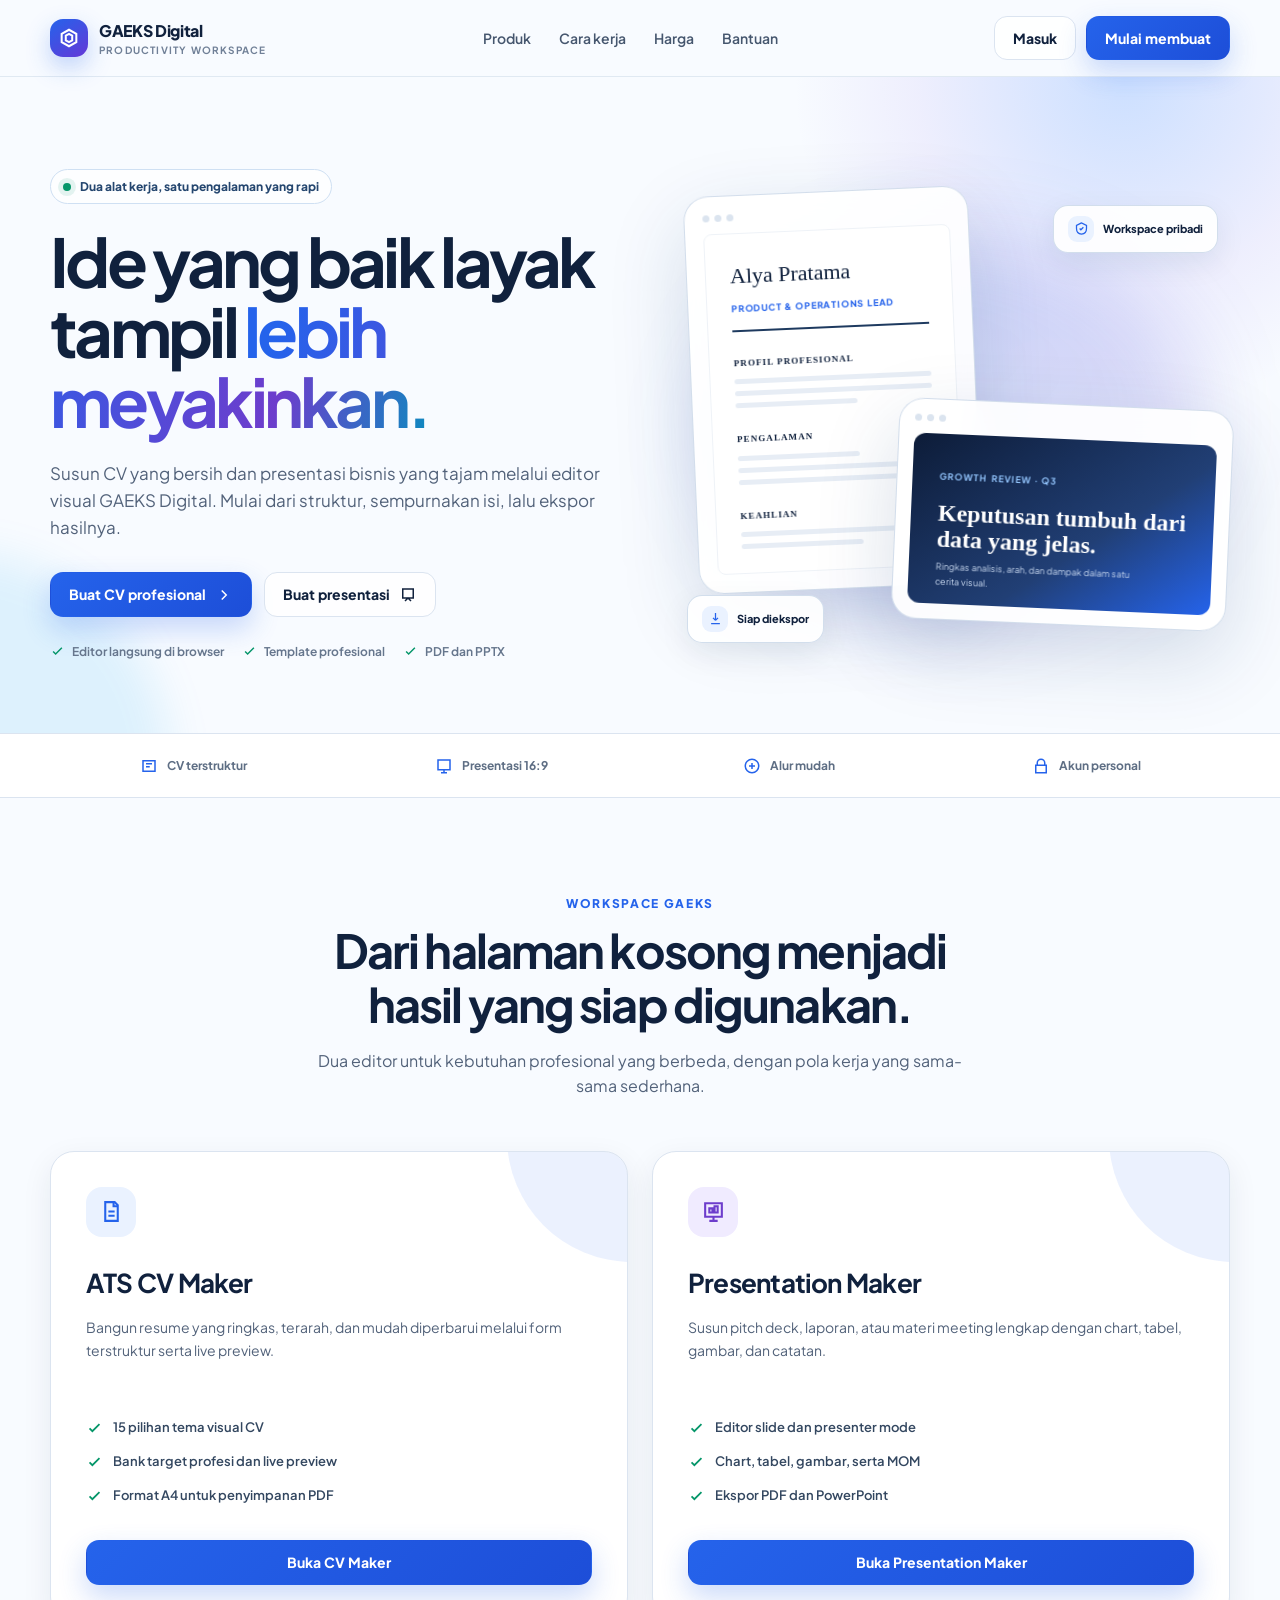
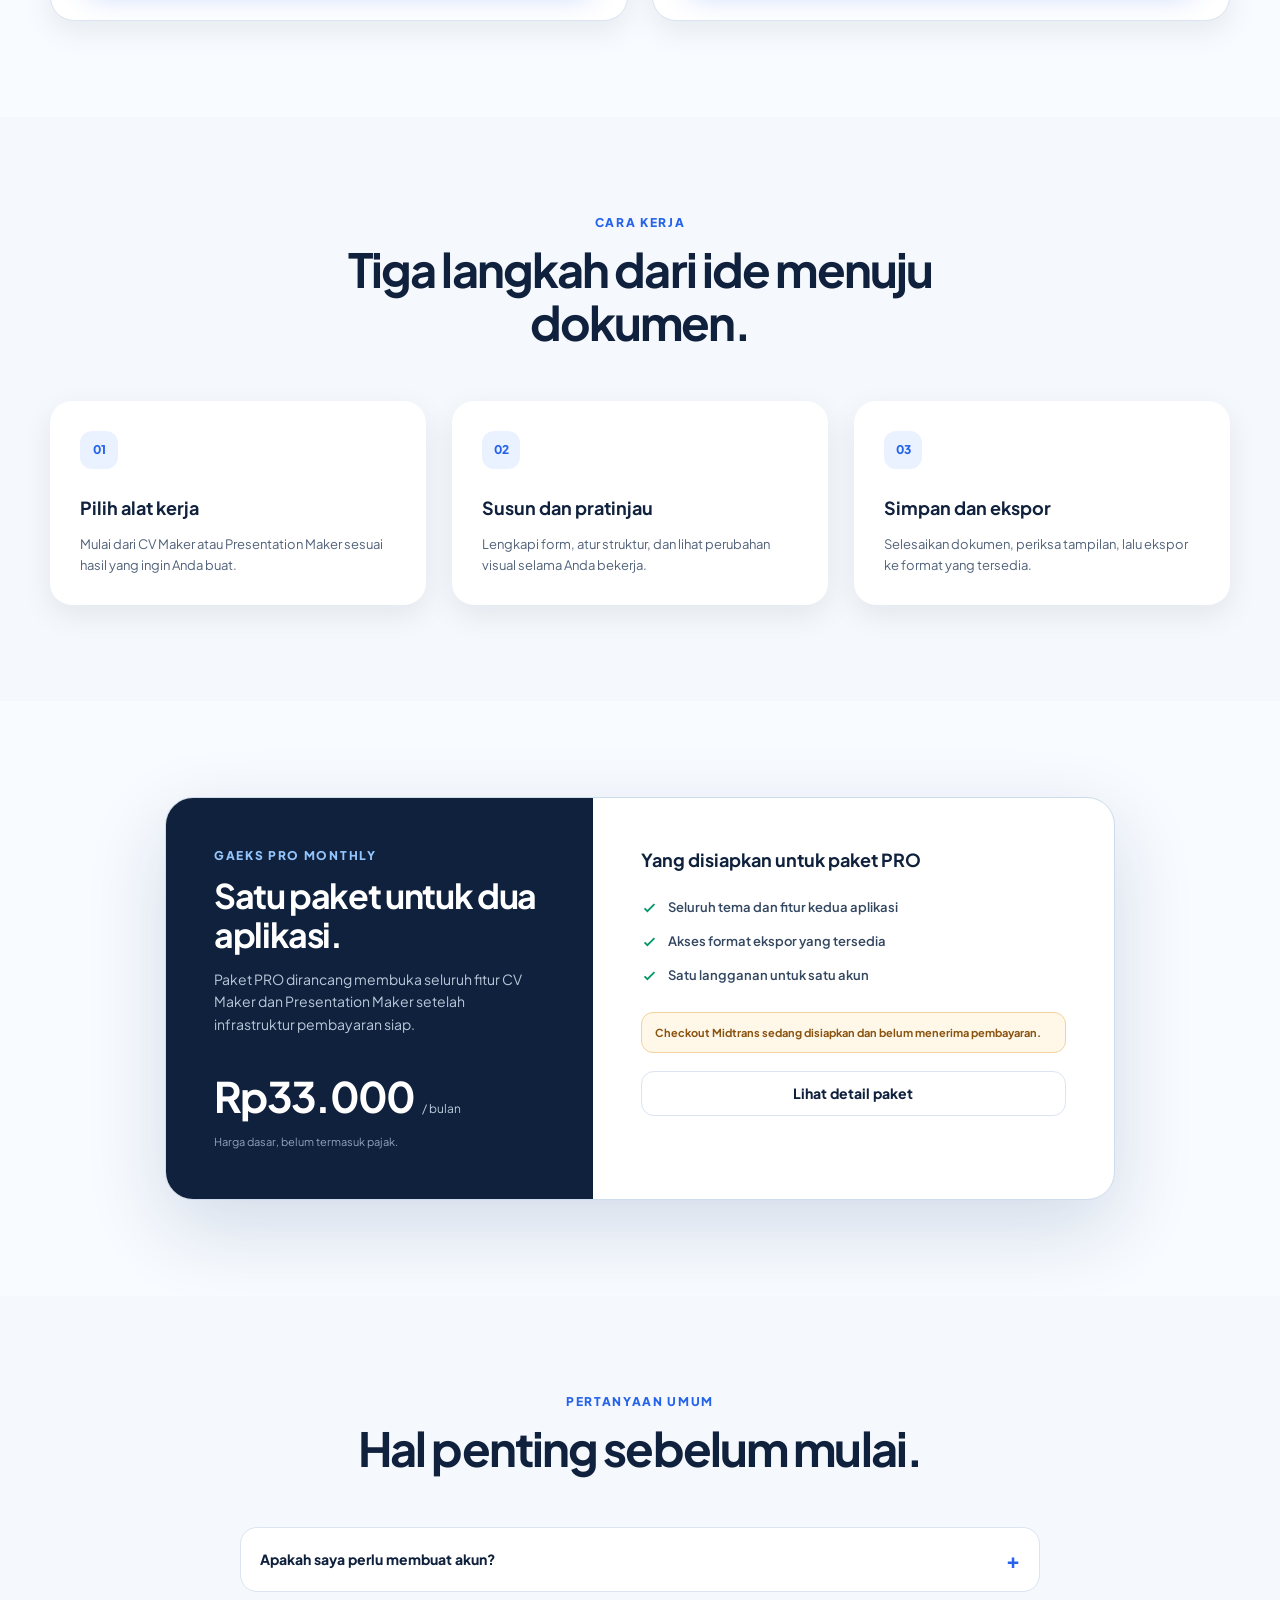
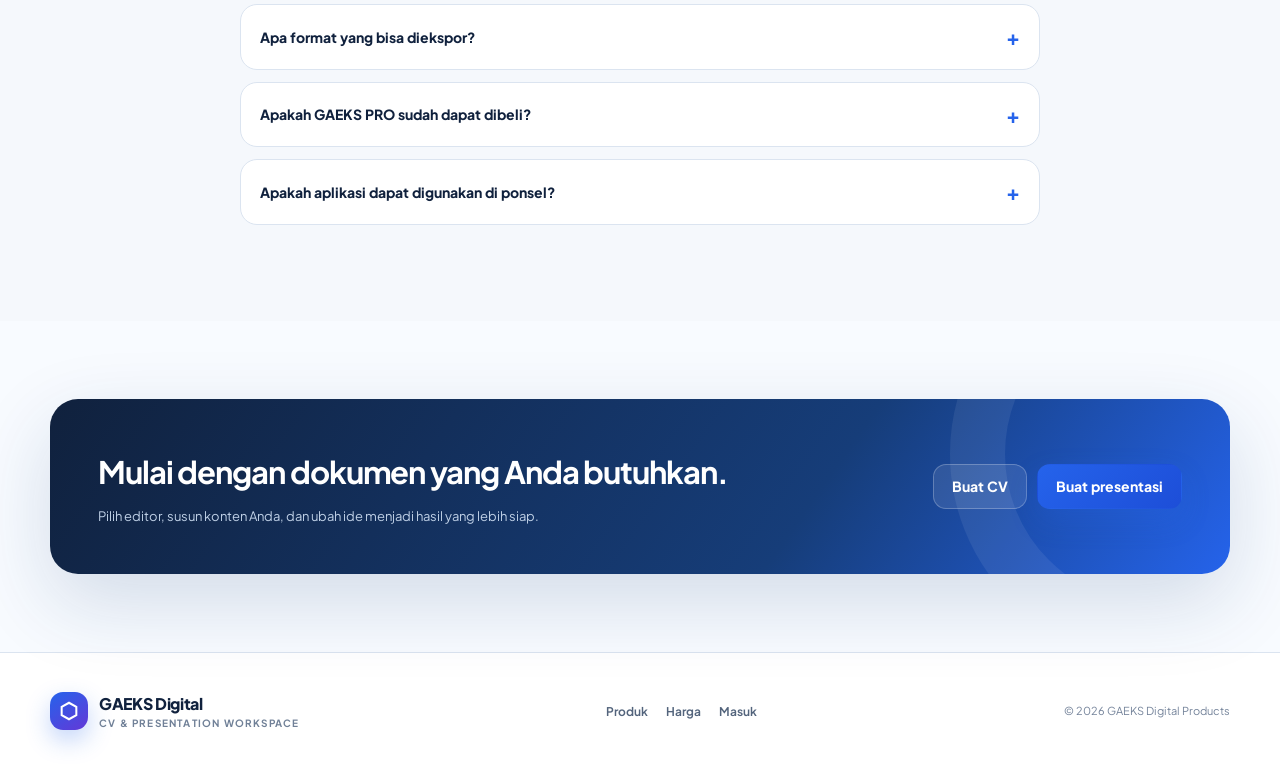
==== commit d573c203: "feat: redesign GDP landing and pricing pages" ====
--- a/index.html
+++ b/index.html
@@ -1,338 +1,111 @@
-<!DOCTYPE html>
+<!doctype html>
 <html lang="id">
 <head>
-  <meta charset="UTF-8" />
-  <meta name="viewport" content="width=device-width, initial-scale=1.0" />
-  <title>GAEKS Digital Products | Executive Career, SaaS & Business Ecosystem</title>
-  <script src="https://cdn.tailwindcss.com"></script>
+  <meta charset="utf-8">
+  <meta name="viewport" content="width=device-width, initial-scale=1">
+  <meta name="description" content="Buat CV profesional dan presentasi bisnis dalam satu workspace GAEKS Digital.">
+  <meta name="theme-color" content="#f8fbff">
+  <title>GAEKS Digital — CV dan Presentasi Profesional</title>
   <link rel="preconnect" href="https://fonts.googleapis.com">
-  <link rel="preconnect" href="https://fonts.gstatic.com">
-  <link href="https://fonts.googleapis.com/css2?family=Plus+Jakarta+Sans:wght@400;500;600;700;800;900&display=swap" rel="stylesheet">
-  <script src="auth.js?v=20260914_06"></script>
-  <style>
-    body { font-family: 'Plus Jakarta Sans', sans-serif; }
-    .hero-glow {
-      background: radial-gradient(circle at 50% 10%, rgba(37, 99, 235, 0.15), transparent 70%);
-    }
-  </style>
+  <link rel="preconnect" href="https://fonts.gstatic.com" crossorigin>
+  <link href="https://fonts.googleapis.com/css2?family=Plus+Jakarta+Sans:wght@400;500;600;700;800&display=swap" rel="stylesheet">
+  <link rel="stylesheet" href="public/assets/css/landing.css?v=20260915-1">
+  <script src="auth.js?v=20260914_09" defer></script>
+  <script src="public/assets/js/landing.js?v=20260915-1" defer></script>
 </head>
-<body class="bg-slate-950 text-slate-100 min-h-screen flex flex-col selection:bg-blue-600 selection:text-white">
+<body>
+  <a class="skip-link" href="#main-content">Lewati ke konten</a>
 
-  <!-- NAVBAR -->
-  <header class="border-b border-slate-800/80 bg-slate-950/80 backdrop-blur sticky top-0 z-50">
-    <div class="max-w-7xl mx-auto px-4 sm:px-6 lg:px-8 h-16 flex items-center justify-between">
-      
-      <a href="index.html" class="flex items-center space-x-2.5">
-        <span class="w-8 h-8 rounded-xl bg-gradient-to-tr from-blue-600 to-indigo-500 flex items-center justify-center font-extrabold text-white text-xs shadow-md shadow-blue-500/30">G</span>
-        <span class="font-extrabold text-base tracking-tight bg-gradient-to-r from-blue-400 via-indigo-300 to-white bg-clip-text text-transparent">
-          GAEKS DIGITAL
-        </span>
+  <header class="site-header">
+    <div class="container nav">
+      <a class="brand" href="index.html" aria-label="GAEKS Digital, beranda">
+        <span class="brand-mark" aria-hidden="true"><svg viewBox="0 0 24 24" fill="none" stroke="currentColor" stroke-width="2.2"><path d="M4 7.5 12 3l8 4.5v9L12 21l-8-4.5z"/><path d="M8.5 9.5 12 7.6l3.5 1.9v5L12 16.4l-3.5-1.9z"/></svg></span>
+        <span class="brand-copy">GAEKS Digital<small>Productivity workspace</small></span>
       </a>
-
-      <nav class="hidden md:flex items-center space-x-6 text-xs font-semibold text-slate-400">
-        <a href="#services" class="hover:text-white transition">Digital Services</a>
-        <a href="#products" class="hover:text-white transition">Digital Products</a>
-        <a href="pricing.html" class="hover:text-white transition">Paket & Harga</a>
+      <nav class="nav-links" data-nav-links aria-label="Navigasi utama">
+        <a href="#products">Produk</a><a href="#how-it-works">Cara kerja</a><a href="#pricing">Harga</a><a href="#faq">Bantuan</a>
       </nav>
-
-      <div class="flex items-center space-x-2.5">
-        <button id="nav-btn-admin" onclick="openAdminModal()" class="hidden px-2.5 py-1.5 text-[11px] font-bold rounded-lg bg-amber-950/60 border border-amber-600 text-amber-300 hover:bg-amber-900 transition flex items-center gap-1">
-          <span>👑 Admin Users</span>
-        </button>
-
-        <div id="nav-user-pill" class="hidden flex items-center space-x-2">
-          <a href="profile.html" class="flex items-center space-x-2 p-1 pr-3 rounded-full bg-slate-900 border border-slate-700 hover:border-blue-500 transition">
-            <img id="nav-user-avatar" class="w-6 h-6 rounded-full object-cover" src="https://api.dicebear.com/7.x/initials/svg?seed=User" alt="Avatar" />
-            <span id="nav-user-name" class="text-xs font-semibold text-slate-200 max-w-[100px] truncate">User</span>
-            <span id="nav-user-badge" class="px-1.5 py-0.2 rounded-full text-[9px] font-extrabold bg-blue-950 text-blue-300 border border-blue-800">FREE</span>
-          </a>
-        </div>
-
-        <a href="login.html?redirect=index.html" id="nav-btn-login" class="px-4 py-2 text-xs font-bold rounded-xl bg-blue-600 hover:bg-blue-500 text-white shadow-lg shadow-blue-500/20 transition flex items-center gap-1.5">
-          <svg class="w-3.5 h-3.5" fill="none" stroke="currentColor" viewBox="0 0 24 24"><path stroke-linecap="round" stroke-linejoin="round" stroke-width="2" d="M11 16l-4-4m0 0l4-4m-4 4h14m-5 4v1a3 3 0 01-3 3H6a3 3 0 01-3-3V7a3 3 0 013-3h7a3 3 0 013 3v1"></path></svg>
-          <span>Masuk / Daftar</span>
-        </a>
+      <div class="nav-actions">
+        <a class="user-pill" data-user-pill href="profile.html"><img class="user-avatar" data-user-avatar src="https://api.dicebear.com/7.x/initials/svg?seed=User" alt=""><span data-user-name>Akun saya</span></a>
+        <a class="button button-secondary" data-login-link href="login.html?redirect=index.html">Masuk</a>
+        <a class="button button-primary" href="#products">Mulai membuat</a>
+        <button class="menu-button" data-menu-button type="button" aria-expanded="false" aria-label="Buka menu"><svg viewBox="0 0 24 24" fill="none" stroke="currentColor" stroke-width="2"><path d="M4 7h16M4 12h16M4 17h16"/></svg></button>
       </div>
-
-      <script>
-        (function() {
-          try {
-            var raw = localStorage.getItem('gaeks_user_session_v3');
-            if (!raw) {
-              var m = document.cookie.match(/gaeks_session_v3=([^;]+)/);
-              if (m) raw = decodeURIComponent(m[1]);
-            }
-            if (raw) {
-              var u = JSON.parse(raw);
-              if (u && u.email) {
-                var b = document.getElementById('nav-btn-login');
-                var p = document.getElementById('nav-user-pill');
-                if (b) b.style.display = 'none';
-                if (p) { p.classList.remove('hidden'); p.style.display = 'flex'; }
-                var av = document.getElementById('nav-user-avatar');
-                if (av && u.avatar) av.src = u.avatar;
-                var nm = document.getElementById('nav-user-name');
-                if (nm && u.name) nm.innerText = u.name;
-              }
-            }
-          } catch(e) {}
-        })();
-      </script>
-
     </div>
   </header>
 
-  <!-- HERO SECTION -->
-  <section class="hero-glow py-16 sm:py-24 border-b border-slate-800/60 relative">
-    <div class="max-w-5xl mx-auto px-4 sm:px-6 lg:px-8 text-center space-y-6">
-      
-      <div class="inline-flex items-center gap-2 px-3 py-1 rounded-full bg-blue-950/70 border border-blue-800/80 text-blue-300 text-xs font-semibold">
-        <span class="w-2 h-2 rounded-full bg-blue-400 animate-pulse"></span>
-        Ekosistem Digital Terpadu GAEKS Group
-      </div>
-
-      <h1 class="text-3xl sm:text-5xl lg:text-6xl font-black text-white tracking-tight leading-tight sm:leading-none">
-        Karier Eksekutif, Presentasi Pitch Deck & Solusi Digital Modern
-      </h1>
-
-      <p class="text-sm sm:text-base text-slate-400 max-w-2xl mx-auto leading-relaxed">
-        Akses instan ke generator Resume ATS berstandar global, pembuat presentasi bisnis trial 3 hari, sistem ERP logistik, e-book bisnis, dan layanan website korporat.
-      </p>
-
-      <div class="pt-4 flex flex-col sm:flex-row items-center justify-center gap-3">
-        <a href="#services" class="w-full sm:w-auto px-6 py-3.5 rounded-xl bg-blue-600 hover:bg-blue-500 text-white font-extrabold text-xs sm:text-sm shadow-xl shadow-blue-500/25 transition flex items-center justify-center gap-2">
-          <span>🚀 Buka Digital Services (Wajib Login)</span>
-        </a>
-        <a href="#products" class="w-full sm:w-auto px-6 py-3.5 rounded-xl bg-slate-900 hover:bg-slate-800 border border-slate-700 text-slate-300 font-bold text-xs sm:text-sm transition text-center">
-          <span>📦 Jelajahi Produk Digital</span>
-        </a>
-      </div>
-
-    </div>
-  </section>
-
-  <!-- SECTION 1: DIGITAL SERVICES (WAJIB LOGIN) -->
-  <section id="services" class="py-16 max-w-7xl mx-auto w-full px-4 sm:px-6 lg:px-8 space-y-10 border-b border-slate-800">
-    <div class="flex flex-col sm:flex-row sm:items-end justify-between gap-4">
-      <div>
-        <span class="text-xs font-extrabold uppercase tracking-widest text-blue-400 font-mono">DIGITAL SERVICES</span>
-        <h2 class="text-2xl sm:text-3xl font-black text-white tracking-tight mt-1">Layanan Interaktif Berbasis Cloud</h2>
-        <p class="text-xs sm:text-sm text-slate-400 mt-1">Untuk menggunakan fitur ini, Anda wajib masuk atau mendaftar terlebih dahulu.</p>
-      </div>
-      <span class="text-xs text-slate-500 italic">*Pendaftaran gratis via Akun Google atau Email OTP</span>
-    </div>
-
-    <div class="grid grid-cols-1 md:grid-cols-2 gap-6">
-      
-      <!-- SERVICE 1: GAEKS PRESENTATION MAKER -->
-      <div class="p-8 rounded-3xl bg-slate-900/80 border border-slate-800 hover:border-indigo-500/60 transition duration-300 flex flex-col justify-between shadow-xl relative overflow-hidden group">
-        <div class="space-y-4">
-          <div class="flex justify-between items-start">
-            <span class="w-12 h-12 rounded-2xl bg-indigo-950 border border-indigo-800 text-indigo-400 flex items-center justify-center font-black text-lg">P</span>
-            <span class="px-2.5 py-1 rounded-full text-[10px] font-extrabold bg-indigo-950 text-indigo-300 border border-indigo-800">
-              Trial 3 Hari &bull; Berlangganan
-            </span>
+  <main id="main-content">
+    <section class="hero">
+      <div class="container hero-grid">
+        <div class="hero-copy-wrap">
+          <div class="eyebrow"><span class="eyebrow-dot"></span>Dua alat kerja, satu pengalaman yang rapi</div>
+          <h1>Ide yang baik layak tampil <span class="gradient-text">lebih meyakinkan.</span></h1>
+          <p class="hero-copy">Susun CV yang bersih dan presentasi bisnis yang tajam melalui editor visual GAEKS Digital. Mulai dari struktur, sempurnakan isi, lalu ekspor hasilnya.</p>
+          <div class="hero-actions">
+            <a class="button button-primary" href="cv-dashboard.html" data-product-target="cv-dashboard.html">Buat CV profesional<svg viewBox="0 0 24 24" fill="none" stroke="currentColor" stroke-width="2"><path d="m9 18 6-6-6-6"/></svg></a>
+            <a class="button button-secondary" href="presentation.html" data-product-target="presentation.html">Buat presentasi<svg viewBox="0 0 24 24" fill="none" stroke="currentColor" stroke-width="2"><path d="M5 4h14v12H5zM8 20l4-4 4 4"/></svg></a>
           </div>
-
-          <div>
-            <h3 class="text-xl font-bold text-white group-hover:text-indigo-400 transition">Gaeks Presentation Maker</h3>
-            <p class="text-xs text-slate-400 mt-2 leading-relaxed">
-              Platform pembuat materi presentasi pitch deck investor, laporan operasional bisnis, dan slide eksekutif 16:9 berstandar Venture Capital dengan ekspor PDF instan.
-            </p>
+          <div class="hero-note" aria-label="Fitur utama">
+            <span><svg viewBox="0 0 24 24" fill="none" stroke="currentColor" stroke-width="2.4"><path d="m5 12 4 4L19 6"/></svg>Editor langsung di browser</span>
+            <span><svg viewBox="0 0 24 24" fill="none" stroke="currentColor" stroke-width="2.4"><path d="m5 12 4 4L19 6"/></svg>Template profesional</span>
+            <span><svg viewBox="0 0 24 24" fill="none" stroke="currentColor" stroke-width="2.4"><path d="m5 12 4 4L19 6"/></svg>PDF dan PPTX</span>
           </div>
-
-          <ul class="text-xs text-slate-300 space-y-2 pt-2">
-            <li class="flex items-center gap-2"><span class="text-emerald-400">✓</span> Template Slide Pitch Deck Startup (Problem, Solution, TAM/SAM/SOM)</li>
-            <li class="flex items-center gap-2"><span class="text-emerald-400">✓</span> 4 Varian tema warna eksekutif</li>
-            <li class="flex items-center gap-2"><span class="text-emerald-400">✓</span> Uji coba gratis 3 hari penuh tanpa komitmen</li>
-          </ul>
         </div>
 
-        <div class="pt-6 mt-6 border-t border-slate-800/80">
-          <button onclick="handleServiceAccess('presentation.html')" class="w-full py-3 rounded-xl bg-indigo-600 hover:bg-indigo-500 text-white font-bold text-xs sm:text-sm transition flex items-center justify-center gap-2 shadow-lg shadow-indigo-600/20">
-            <span>Mulai Uji Coba 3 Hari Presentation Maker &rarr;</span>
-          </button>
+        <div class="product-canvas" aria-label="Pratinjau CV dan presentasi">
+          <div class="canvas-glow"></div>
+          <div class="workspace-card cv-preview">
+            <div class="preview-bar"><span></span><span></span><span></span></div>
+            <div class="paper"><p class="paper-name">Alya Pratama</p><p class="paper-role">Product &amp; Operations Lead</p><div class="paper-rule"></div><div class="paper-section"><strong>PROFIL PROFESIONAL</strong><div class="line"></div><div class="line"></div><div class="line short"></div></div><div class="paper-section"><strong>PENGALAMAN</strong><div class="line short"></div><div class="line"></div><div class="line"></div></div><div class="paper-section"><strong>KEAHLIAN</strong><div class="line"></div><div class="line short"></div></div></div>
+          </div>
+          <div class="workspace-card slide-preview">
+            <div class="preview-bar"><span></span><span></span><span></span></div>
+            <div class="slide"><span class="slide-label">Growth Review · Q3</span><h3>Keputusan tumbuh dari data yang jelas.</h3><p>Ringkas analisis, arah, dan dampak dalam satu cerita visual.</p><div class="slide-chart"><span></span><span></span><span></span><span></span></div></div>
+          </div>
+          <div class="floating-chip chip-one"><span class="chip-icon"><svg viewBox="0 0 24 24" fill="none" stroke="currentColor" stroke-width="2"><path d="M12 3 4 7v5c0 5 3.4 8.5 8 9 4.6-.5 8-4 8-9V7z"/><path d="m9 12 2 2 4-4"/></svg></span>Workspace pribadi</div>
+          <div class="floating-chip chip-two"><span class="chip-icon"><svg viewBox="0 0 24 24" fill="none" stroke="currentColor" stroke-width="2"><path d="M12 3v12m0 0 4-4m-4 4-4-4M5 20h14"/></svg></span>Siap diekspor</div>
         </div>
       </div>
+    </section>
 
-      <!-- SERVICE 2: CV MAKER (ATS CV STUDIO) -->
-      <div class="p-8 rounded-3xl bg-slate-900/80 border border-slate-800 hover:border-blue-500/60 transition duration-300 flex flex-col justify-between shadow-xl relative overflow-hidden group">
-        <div class="space-y-4">
-          <div class="flex justify-between items-start">
-            <span class="w-12 h-12 rounded-2xl bg-blue-950 border border-blue-800 text-blue-400 flex items-center justify-center font-black text-lg">CV</span>
-            <span class="px-2.5 py-1 rounded-full text-[10px] font-extrabold bg-blue-950 text-blue-300 border border-blue-800">
-              520+ Profesi &bull; 15 Tema
-            </span>
-          </div>
+    <div class="trust-strip"><div class="container trust-row">
+      <div class="trust-item"><svg viewBox="0 0 24 24" fill="none" stroke="currentColor" stroke-width="2"><path d="M4 5h16v14H4zM8 9h8M8 13h5"/></svg>CV terstruktur</div>
+      <div class="trust-item"><svg viewBox="0 0 24 24" fill="none" stroke="currentColor" stroke-width="2"><path d="M4 4h16v13H4zM8 21h8M12 17v4"/></svg>Presentasi 16:9</div>
+      <div class="trust-item"><svg viewBox="0 0 24 24" fill="none" stroke="currentColor" stroke-width="2"><circle cx="12" cy="12" r="9"/><path d="M8 12h8M12 8v8"/></svg>Alur mudah</div>
+      <div class="trust-item"><svg viewBox="0 0 24 24" fill="none" stroke="currentColor" stroke-width="2"><path d="M7 11V8a5 5 0 0 1 10 0v3M5 11h14v10H5z"/></svg>Akun personal</div>
+    </div></div>
 
-          <div>
-            <h3 class="text-xl font-bold text-white group-hover:text-blue-400 transition">ATS CV Maker Studio</h3>
-            <p class="text-xs text-slate-400 mt-2 leading-relaxed">
-              Penyusun resume profesional dengan live search bank profesi global, tata letak anti-potong A4, struktur kompetensi teruji HRD, dan unduhan dokumen bersih tanpa watermark.
-            </p>
-          </div>
+    <section class="section" id="products"><div class="container">
+      <div class="section-heading reveal"><span class="kicker">Workspace GAEKS</span><h2>Dari halaman kosong menjadi hasil yang siap digunakan.</h2><p>Dua editor untuk kebutuhan profesional yang berbeda, dengan pola kerja yang sama-sama sederhana.</p></div>
+      <div class="product-grid">
+        <article class="product-card reveal"><div class="product-icon"><svg viewBox="0 0 24 24" fill="none" stroke="currentColor" stroke-width="2"><path d="M6 3h9l3 3v15H6z"/><path d="M14 3v4h4M9 12h6M9 16h6"/></svg></div><h3>ATS CV Maker</h3><p>Bangun resume yang ringkas, terarah, dan mudah diperbarui melalui form terstruktur serta live preview.</p><ul class="feature-list">
+          <li><svg viewBox="0 0 24 24" fill="none" stroke="currentColor" stroke-width="2.5"><path d="m5 12 4 4L19 6"/></svg>15 pilihan tema visual CV</li><li><svg viewBox="0 0 24 24" fill="none" stroke="currentColor" stroke-width="2.5"><path d="m5 12 4 4L19 6"/></svg>Bank target profesi dan live preview</li><li><svg viewBox="0 0 24 24" fill="none" stroke="currentColor" stroke-width="2.5"><path d="m5 12 4 4L19 6"/></svg>Format A4 untuk penyimpanan PDF</li></ul><a class="button button-primary button-wide" href="cv-dashboard.html" data-product-target="cv-dashboard.html">Buka CV Maker</a></article>
+        <article class="product-card reveal"><div class="product-icon violet"><svg viewBox="0 0 24 24" fill="none" stroke="currentColor" stroke-width="2"><path d="M4 4h16v13H4zM8 21h8M12 17v4M8 9h3v4H8zM13 7h3v6h-3z"/></svg></div><h3>Presentation Maker</h3><p>Susun pitch deck, laporan, atau materi meeting lengkap dengan chart, tabel, gambar, dan catatan.</p><ul class="feature-list">
+          <li><svg viewBox="0 0 24 24" fill="none" stroke="currentColor" stroke-width="2.5"><path d="m5 12 4 4L19 6"/></svg>Editor slide dan presenter mode</li><li><svg viewBox="0 0 24 24" fill="none" stroke="currentColor" stroke-width="2.5"><path d="m5 12 4 4L19 6"/></svg>Chart, tabel, gambar, serta MOM</li><li><svg viewBox="0 0 24 24" fill="none" stroke="currentColor" stroke-width="2.5"><path d="m5 12 4 4L19 6"/></svg>Ekspor PDF dan PowerPoint</li></ul><a class="button button-primary button-wide" href="presentation.html" data-product-target="presentation.html">Buka Presentation Maker</a></article>
+      </div>
+    </div></section>
 
-          <ul class="text-xs text-slate-300 space-y-2 pt-2">
-            <li class="flex items-center gap-2"><span class="text-emerald-400">✓</span> 520+ Bank data profesi dengan pencarian langsung</li>
-            <li class="flex items-center gap-2"><span class="text-emerald-400">✓</span> 15 Varian tema visual eksekutif berstandar internasional</li>
-            <li class="flex items-center gap-2"><span class="text-emerald-400">✓</span> Pengarsipan otomatis & tempat sampah terproteksi 3 hari</li>
-          </ul>
-        </div>
+    <section class="section section-soft" id="how-it-works"><div class="container"><div class="section-heading reveal"><span class="kicker">Cara kerja</span><h2>Tiga langkah dari ide menuju dokumen.</h2></div><div class="steps">
+      <article class="step reveal"><span class="step-number">01</span><h3>Pilih alat kerja</h3><p>Mulai dari CV Maker atau Presentation Maker sesuai hasil yang ingin Anda buat.</p></article>
+      <article class="step reveal"><span class="step-number">02</span><h3>Susun dan pratinjau</h3><p>Lengkapi form, atur struktur, dan lihat perubahan visual selama Anda bekerja.</p></article>
+      <article class="step reveal"><span class="step-number">03</span><h3>Simpan dan ekspor</h3><p>Selesaikan dokumen, periksa tampilan, lalu ekspor ke format yang tersedia.</p></article>
+    </div></div></section>
 
-        <div class="pt-6 mt-6 border-t border-slate-800/80">
-          <button onclick="handleServiceAccess('cv.html')" class="w-full py-3 rounded-xl bg-blue-600 hover:bg-blue-500 text-white font-bold text-xs sm:text-sm transition flex items-center justify-center gap-2 shadow-lg shadow-blue-500/20">
-            <span>Buka ATS CV Studio Sekarang &rarr;</span>
-          </button>
-        </div>
-      </div>
+    <section class="section" id="pricing"><div class="container"><div class="pricing-card reveal">
+      <div class="pricing-intro"><span class="kicker">GAEKS PRO Monthly</span><h2>Satu paket untuk dua aplikasi.</h2><p>Paket PRO dirancang membuka seluruh fitur CV Maker dan Presentation Maker setelah infrastruktur pembayaran siap.</p><div class="price"><strong>Rp33.000</strong><span>/ bulan</span></div><small class="tax-note">Harga dasar, belum termasuk pajak.</small></div>
+      <div class="pricing-details"><h3>Yang disiapkan untuk paket PRO</h3><ul class="feature-list"><li><svg viewBox="0 0 24 24" fill="none" stroke="currentColor" stroke-width="2.5"><path d="m5 12 4 4L19 6"/></svg>Seluruh tema dan fitur kedua aplikasi</li><li><svg viewBox="0 0 24 24" fill="none" stroke="currentColor" stroke-width="2.5"><path d="m5 12 4 4L19 6"/></svg>Akses format ekspor yang tersedia</li><li><svg viewBox="0 0 24 24" fill="none" stroke="currentColor" stroke-width="2.5"><path d="m5 12 4 4L19 6"/></svg>Satu langganan untuk satu akun</li></ul><p class="coming-soon">Checkout Midtrans sedang disiapkan dan belum menerima pembayaran.</p><a class="button button-secondary button-wide" href="pricing.html">Lihat detail paket</a></div>
+    </div></div></section>
 
-    </div>
-  </section>
+    <section class="section section-soft" id="faq"><div class="container"><div class="section-heading reveal"><span class="kicker">Pertanyaan umum</span><h2>Hal penting sebelum mulai.</h2></div><div class="faq reveal">
+      <details><summary>Apakah saya perlu membuat akun?</summary><p>Akun digunakan untuk mengakses workspace personal. Anda dapat memilih jalur email atau Google pada halaman masuk.</p></details>
+      <details><summary>Apa format yang bisa diekspor?</summary><p>CV menggunakan format cetak A4 ke PDF. Presentasi menyediakan ekspor PDF dan PPTX dari editor.</p></details>
+      <details><summary>Apakah GAEKS PRO sudah dapat dibeli?</summary><p>Belum. Harga dasar sudah ditetapkan Rp33.000 per bulan sebelum pajak, sementara integrasi Midtrans akan diaktifkan setelah fungsi inti dan keamanan selesai diuji.</p></details>
+      <details><summary>Apakah aplikasi dapat digunakan di ponsel?</summary><p>Halaman depan responsif. Penyempurnaan dan pengujian menyeluruh editor pada layar kecil termasuk tahap pengembangan berikutnya.</p></details>
+    </div></div></section>
 
-  <!-- SECTION 2: DIGITAL PRODUCTS -->
-  <section id="products" class="py-16 max-w-7xl mx-auto w-full px-4 sm:px-6 lg:px-8 space-y-10 border-b border-slate-800">
-    <div>
-      <span class="text-xs font-extrabold uppercase tracking-widest text-emerald-400 font-mono">DIGITAL PRODUCTS</span>
-      <h2 class="text-2xl sm:text-3xl font-black text-white tracking-tight mt-1">Katalog Produk & Solusi Digital Mandiri</h2>
-      <p class="text-xs sm:text-sm text-slate-400 mt-1">Infrastruktur perangkat lunak, buku panduan eksekutif, dan paket pengembangan bisnis.</p>
-    </div>
+    <section class="cta-band"><div class="container cta-inner reveal"><div class="cta-copy"><h2>Mulai dengan dokumen yang Anda butuhkan.</h2><p>Pilih editor, susun konten Anda, dan ubah ide menjadi hasil yang lebih siap.</p></div><div class="cta-actions"><a class="button button-secondary" href="cv-dashboard.html" data-product-target="cv-dashboard.html">Buat CV</a><a class="button button-primary" href="presentation.html" data-product-target="presentation.html">Buat presentasi</a></div></div></section>
+  </main>
 
-    <div class="grid grid-cols-1 md:grid-cols-2 lg:grid-cols-4 gap-6">
-      
-      <!-- PRODUCT 1: ERP FORWARDING -->
-      <div class="p-6 rounded-2xl bg-slate-900/60 border border-slate-800 hover:border-slate-700 transition flex flex-col justify-between space-y-4">
-        <div class="space-y-3">
-          <div class="flex justify-between items-center">
-            <span class="px-2 py-0.5 rounded text-[10px] font-bold bg-amber-950 text-amber-300 border border-amber-800">ERP Software</span>
-            <span class="text-xs text-slate-500">gaeks.com</span>
-          </div>
-          <h3 class="text-base font-bold text-white">ERP Forwarding</h3>
-          <p class="text-xs text-slate-400 leading-relaxed">
-            Sistem ERP berbasis cloud untuk pengelolaan bisnis freight forwarding, kepatuhan pabean (PIB/PEB), kontainer, dan inventaris gudang.
-          </p>
-        </div>
-        <a href="https://erp.gaeks.com" target="_blank" class="w-full py-2.5 rounded-xl bg-slate-800 hover:bg-slate-700 text-white text-xs font-bold transition text-center block">
-          Akses erp.gaeks.com &rarr;
-        </a>
-      </div>
-
-      <!-- PRODUCT 2: E-BOOK DIGITAL -->
-      <div class="p-6 rounded-2xl bg-slate-900/60 border border-slate-800 hover:border-slate-700 transition flex flex-col justify-between space-y-4">
-        <div class="space-y-3">
-          <div class="flex justify-between items-center">
-            <span class="px-2 py-0.5 rounded text-[10px] font-bold bg-purple-950 text-purple-300 border border-purple-800">E-Book Store</span>
-            <span class="text-xs text-slate-500">Mulai Rp 79k</span>
-          </div>
-          <h3 class="text-base font-bold text-white">Buku Digital Bisnis</h3>
-          <p class="text-xs text-slate-400 leading-relaxed">
-            Koleksi panduan operasional: <em>Mastering Freight Forwarding</em>, <em>Startup Logistics Blueprint</em>, dan <em>Panduan Lolos HRD</em>.
-          </p>
-        </div>
-        <a href="https://wa.me/6285608561745?text=Halo%20Admin%20GAEKS%2C%20saya%20ingin%20membeli%20koleksi%20E-Book%20Bisnis%20dan%20Logistik" target="_blank" class="w-full py-2.5 rounded-xl bg-slate-800 hover:bg-slate-700 text-white text-xs font-bold transition text-center block">
-          Beli & Unduh E-Book &rarr;
-        </a>
-      </div>
-
-      <!-- PRODUCT 3: WEBSITE BUILDER -->
-      <div class="p-6 rounded-2xl bg-slate-900/60 border border-slate-800 hover:border-slate-700 transition flex flex-col justify-between space-y-4">
-        <div class="space-y-3">
-          <div class="flex justify-between items-center">
-            <span class="px-2 py-0.5 rounded text-[10px] font-bold bg-blue-950 text-blue-300 border border-blue-800">Pricelist Web</span>
-            <span class="text-xs text-slate-500">Mulai Rp 750k</span>
-          </div>
-          <h3 class="text-base font-bold text-white">Website Builder</h3>
-          <p class="text-xs text-slate-400 leading-relaxed">
-            Paket pembuatan Landing Page konversi tinggi, web portofolio personal, hingga aplikasi web kustom dengan backend terintegrasi.
-          </p>
-        </div>
-        <a href="https://wa.me/6285608561745?text=Halo%20Admin%20GAEKS%2C%20saya%20tertarik%20dengan%20layanan%20Website%20Builder%20dan%20Development" target="_blank" class="w-full py-2.5 rounded-xl bg-slate-800 hover:bg-slate-700 text-white text-xs font-bold transition text-center block">
-          Pesan Pembuatan Web &rarr;
-        </a>
-      </div>
-
-      <!-- PRODUCT 4: SMM MARKETING -->
-      <div class="p-6 rounded-2xl bg-slate-900/60 border border-slate-800 hover:border-slate-700 transition flex flex-col justify-between space-y-4">
-        <div class="space-y-3">
-          <div class="flex justify-between items-center">
-            <span class="px-2 py-0.5 rounded text-[10px] font-bold bg-emerald-950 text-emerald-300 border border-emerald-800">Growth Marketing</span>
-            <span class="text-xs text-slate-500">smm.gaeks.com</span>
-          </div>
-          <h3 class="text-base font-bold text-white">Portal SMM</h3>
-          <p class="text-xs text-slate-400 leading-relaxed">
-            Solusi otomatisasi Social Media Marketing untuk memperluas jangkauan brand, engagement akun bisnis, dan kampanye digital bertarget.
-          </p>
-        </div>
-        <a href="https://smm.gaeks.com" target="_blank" class="w-full py-2.5 rounded-xl bg-slate-800 hover:bg-slate-700 text-white text-xs font-bold transition text-center block">
-          Buka Portal SMM &rarr;
-        </a>
-      </div>
-
-    </div>
-  </section>
-
-  <!-- FOOTER -->
-  <footer class="border-t border-slate-800 bg-slate-950 py-12 text-center text-xs text-slate-500 space-y-2 mt-auto">
-    <p>&copy; 2026 GAEKS DIGITAL PRODUCTS. All rights reserved.</p>
-    <p class="text-[11px]">Infrastruktur Subdomain: gdp.gaeks.com | erp.gaeks.com | smm.gaeks.com</p>
-  </footer>
-
-  <script>
-    function handleServiceAccess(targetUrl) {
-      const user = GaeksAuth.getCurrentUser();
-      if (user) {
-        window.location.href = window.location.origin + '/' + targetUrl.replace(/^\//, '');
-      } else {
-        window.location.href = window.location.origin + '/login.html?redirect=' + encodeURIComponent(targetUrl);
-      }
-    }
-
-    function updateNavbar() {
-      const user = GaeksAuth.getCurrentUser();
-      const btnLogin = document.getElementById('nav-btn-login');
-      const pill = document.getElementById('nav-user-pill');
-      const adminBtn = document.getElementById('nav-btn-admin');
-
-      if (user) {
-        if (btnLogin) btnLogin.style.display = 'none';
-        if (pill) {
-          pill.classList.remove('hidden');
-          pill.style.display = 'flex';
-        }
-        const avatar = document.getElementById('nav-user-avatar');
-        if (avatar && user.avatar) avatar.src = user.avatar;
-        const name = document.getElementById('nav-user-name');
-        if (name && user.name) name.innerText = user.name;
-
-        const badge = document.getElementById('nav-user-badge');
-        if (badge) {
-          if (user.isAdmin) {
-            badge.className = "px-1.5 py-0.2 rounded-full text-[9px] font-extrabold bg-amber-950 text-amber-300 border border-amber-800";
-            badge.innerText = "ADMIN";
-            if (adminBtn) adminBtn.classList.remove('hidden');
-          } else if (user.isPro) {
-            badge.className = "px-1.5 py-0.2 rounded-full text-[9px] font-extrabold bg-emerald-950 text-emerald-300 border border-emerald-800";
-            badge.innerText = "PRO VIP";
-            if (adminBtn) adminBtn.classList.add('hidden');
-          } else {
-            badge.className = "px-1.5 py-0.2 rounded-full text-[9px] font-extrabold bg-blue-950 text-blue-300 border border-blue-800";
-            badge.innerText = "FREE";
-            if (adminBtn) adminBtn.classList.add('hidden');
-          }
-        }
-      } else {
-        if (btnLogin) btnLogin.style.display = 'inline-flex';
-        if (pill) {
-          pill.classList.add('hidden');
-          pill.style.display = 'none';
-        }
-        if (adminBtn) adminBtn.classList.add('hidden');
-      }
-    }
-
-    updateNavbar();
-    window.addEventListener('DOMContentLoaded', updateNavbar);
-    window.addEventListener('load', updateNavbar);
-    window.addEventListener('pageshow', updateNavbar);
-  </script>
+  <footer class="site-footer"><div class="container footer-row"><a class="brand" href="index.html"><span class="brand-mark" aria-hidden="true"><svg viewBox="0 0 24 24" fill="none" stroke="currentColor" stroke-width="2.2"><path d="M4 7.5 12 3l8 4.5v9L12 21l-8-4.5z"/></svg></span><span class="brand-copy">GAEKS Digital<small>CV &amp; Presentation workspace</small></span></a><div class="footer-links"><a href="#products">Produk</a><a href="pricing.html">Harga</a><a href="login.html">Masuk</a></div><div class="footer-copy">&copy; 2026 GAEKS Digital Products</div></div></footer>
 </body>
 </html>
--- a/public/assets/css/landing.css
+++ b/public/assets/css/landing.css
@@ -0,0 +1,168 @@
+:root {
+  --ink: #10213d;
+  --ink-soft: #52627a;
+  --blue: #2563eb;
+  --blue-dark: #1d4ed8;
+  --cyan: #0ea5e9;
+  --surface: #ffffff;
+  --surface-soft: #f5f8fc;
+  --line: #dbe4f0;
+  --success: #059669;
+  --warning: #b45309;
+  --shadow-sm: 0 10px 30px rgba(15, 35, 65, .08);
+  --shadow-lg: 0 28px 80px rgba(20, 55, 110, .16);
+  --radius: 24px;
+}
+
+* { box-sizing: border-box; }
+html { scroll-behavior: smooth; }
+body {
+  margin: 0;
+  min-width: 320px;
+  color: var(--ink);
+  background: #f8fbff;
+  font-family: "Plus Jakarta Sans", system-ui, -apple-system, BlinkMacSystemFont, "Segoe UI", sans-serif;
+  line-height: 1.6;
+  -webkit-font-smoothing: antialiased;
+}
+button, input { font: inherit; }
+a { color: inherit; text-decoration: none; }
+img, svg { display: block; }
+:focus-visible { outline: 3px solid rgba(37, 99, 235, .32); outline-offset: 3px; }
+.container { width: min(1180px, calc(100% - 40px)); margin-inline: auto; }
+.skip-link { position: fixed; top: 10px; left: 10px; z-index: 100; transform: translateY(-160%); padding: 10px 16px; background: #fff; border-radius: 12px; }
+.skip-link:focus { transform: translateY(0); }
+
+.site-header { position: sticky; top: 0; z-index: 50; border-bottom: 1px solid rgba(219, 228, 240, .82); background: rgba(248, 251, 255, .84); backdrop-filter: blur(18px); }
+.nav { min-height: 76px; display: flex; align-items: center; justify-content: space-between; gap: 24px; }
+.brand { display: inline-flex; align-items: center; gap: 11px; font-weight: 800; letter-spacing: -.02em; }
+.brand-mark { width: 38px; height: 38px; display: grid; place-items: center; color: #fff; border-radius: 13px; background: linear-gradient(145deg, var(--blue), #6438d7); box-shadow: 0 10px 24px rgba(37, 99, 235, .28); }
+.brand-mark svg { width: 22px; height: 22px; }
+.brand-copy small { display: block; margin-top: -2px; color: #708097; font-size: 10px; font-weight: 700; letter-spacing: .12em; text-transform: uppercase; }
+.nav-links { display: flex; align-items: center; gap: 28px; color: #45566e; font-size: 14px; font-weight: 600; }
+.nav-links a:hover { color: var(--blue); }
+.nav-actions { display: flex; align-items: center; gap: 10px; }
+.menu-button { display: none; width: 44px; height: 44px; border: 1px solid var(--line); border-radius: 14px; color: var(--ink); background: #fff; cursor: pointer; }
+.menu-button svg { width: 21px; margin: auto; }
+.user-pill { display: none; align-items: center; gap: 9px; max-width: 190px; padding: 5px 12px 5px 5px; border: 1px solid var(--line); border-radius: 999px; background: #fff; font-size: 12px; font-weight: 700; }
+.user-pill.is-visible { display: inline-flex; }
+.user-avatar { width: 32px; height: 32px; object-fit: cover; border-radius: 50%; background: #dbeafe; }
+
+.button { min-height: 44px; display: inline-flex; align-items: center; justify-content: center; gap: 9px; padding: 10px 18px; border: 1px solid transparent; border-radius: 13px; font-size: 14px; font-weight: 750; cursor: pointer; transition: transform .2s ease, box-shadow .2s ease, background .2s ease, border-color .2s ease; }
+.button svg { width: 18px; height: 18px; }
+.button:hover { transform: translateY(-2px); }
+.button-primary { color: #fff; background: linear-gradient(135deg, var(--blue), var(--blue-dark)); box-shadow: 0 12px 28px rgba(37, 99, 235, .24); }
+.button-primary:hover { box-shadow: 0 16px 32px rgba(37, 99, 235, .32); }
+.button-secondary { color: var(--ink); border-color: var(--line); background: rgba(255,255,255,.86); }
+.button-secondary:hover { border-color: #afbfD3; background: #fff; }
+.button-wide { width: 100%; }
+
+.hero { position: relative; overflow: hidden; padding: 92px 0 72px; }
+.hero::before { content: ""; position: absolute; width: 670px; height: 670px; top: -330px; right: -180px; border-radius: 50%; background: radial-gradient(circle, rgba(66, 137, 255, .24), rgba(122, 92, 235, .08) 44%, transparent 70%); pointer-events: none; }
+.hero::after { content: ""; position: absolute; width: 430px; height: 430px; left: -260px; bottom: -250px; border-radius: 50%; background: rgba(14, 165, 233, .11); filter: blur(20px); pointer-events: none; }
+.hero-grid { position: relative; z-index: 1; display: grid; grid-template-columns: 1.02fr .98fr; align-items: center; gap: 70px; }
+.eyebrow { display: inline-flex; align-items: center; gap: 9px; margin-bottom: 22px; padding: 7px 12px; color: #24466f; border: 1px solid #cfe0f3; border-radius: 999px; background: rgba(255,255,255,.7); font-size: 12px; font-weight: 750; }
+.eyebrow-dot { width: 8px; height: 8px; border-radius: 50%; background: var(--success); box-shadow: 0 0 0 5px rgba(5, 150, 105, .10); }
+.hero h1 { max-width: 720px; margin: 0; font-size: clamp(42px, 5.25vw, 70px); line-height: 1.04; letter-spacing: -.055em; }
+.gradient-text { color: transparent; background: linear-gradient(105deg, var(--blue) 8%, #6d3dcc 70%, #0d8abf); background-clip: text; -webkit-background-clip: text; }
+.hero-copy { max-width: 650px; margin: 24px 0 0; color: var(--ink-soft); font-size: 17px; }
+.hero-actions { display: flex; flex-wrap: wrap; gap: 12px; margin-top: 31px; }
+.hero-note { display: flex; flex-wrap: wrap; gap: 18px; margin-top: 25px; color: #66768d; font-size: 12px; font-weight: 650; }
+.hero-note span { display: inline-flex; align-items: center; gap: 7px; }
+.hero-note svg { width: 15px; color: var(--success); }
+
+.product-canvas { position: relative; min-height: 485px; }
+.canvas-glow { position: absolute; inset: 14% 5% 8%; border-radius: 50%; background: linear-gradient(135deg, rgba(37,99,235,.22), rgba(109,61,204,.16)); filter: blur(42px); }
+.workspace-card { position: absolute; border: 1px solid rgba(203, 216, 232, .85); background: rgba(255,255,255,.91); box-shadow: var(--shadow-lg); backdrop-filter: blur(18px); }
+.cv-preview { top: 18px; left: 5px; width: 285px; padding: 18px; border-radius: 25px; transform: rotate(-2.5deg); }
+.slide-preview { right: 0; bottom: 32px; width: 335px; padding: 15px; border-radius: 25px; transform: rotate(2.5deg); }
+.preview-bar { display: flex; gap: 5px; padding-bottom: 12px; }
+.preview-bar span { width: 7px; height: 7px; border-radius: 50%; background: #dbe4ef; }
+.paper { min-height: 335px; padding: 24px; border: 1px solid #eef2f7; border-radius: 8px; background: #fff; }
+.paper-name { margin: 0; font-family: Georgia, serif; font-size: 22px; }
+.paper-role { color: var(--blue); font-size: 9px; font-weight: 750; letter-spacing: .09em; text-transform: uppercase; }
+.paper-rule { height: 2px; margin: 13px 0; background: #1e3a5f; }
+.paper-section { margin-top: 15px; }
+.paper-section strong { font-family: Georgia, serif; font-size: 9px; letter-spacing: .12em; }
+.line { height: 5px; margin-top: 7px; border-radius: 5px; background: #e7edf5; }
+.line.short { width: 62%; }
+.slide { aspect-ratio: 16 / 9; overflow: hidden; padding: 27px; border-radius: 12px; color: #fff; background: linear-gradient(145deg, #0d1c38, #213f75 60%, #2563eb); }
+.slide-label { color: #93c5fd; font-size: 9px; font-weight: 700; letter-spacing: .12em; text-transform: uppercase; }
+.slide h3 { max-width: 250px; margin: 13px 0 8px; font-family: Georgia, serif; font-size: 24px; line-height: 1.1; }
+.slide p { max-width: 210px; margin: 0; color: #c8d8ef; font-size: 9px; }
+.slide-chart { display: flex; align-items: end; gap: 7px; height: 57px; margin-top: 16px; }
+.slide-chart span { flex: 1; border-radius: 5px 5px 0 0; background: rgba(255,255,255,.75); }
+.slide-chart span:nth-child(1) { height: 35%; }.slide-chart span:nth-child(2) { height: 58%; }.slide-chart span:nth-child(3) { height: 78%; }.slide-chart span:nth-child(4) { height: 100%; background: #7dd3fc; }
+.floating-chip { position: absolute; z-index: 3; display: flex; align-items: center; gap: 9px; padding: 10px 14px; border: 1px solid rgba(206, 219, 234, .9); border-radius: 15px; background: rgba(255,255,255,.92); box-shadow: var(--shadow-sm); font-size: 11px; font-weight: 750; }
+.chip-one { right: 12px; top: 32px; }.chip-two { left: 1px; bottom: 15px; }
+.chip-icon { width: 26px; height: 26px; display: grid; place-items: center; color: var(--blue); border-radius: 9px; background: #eaf2ff; }
+.chip-icon svg { width: 15px; }
+
+.trust-strip { padding: 22px 0; border-block: 1px solid var(--line); background: #fff; }
+.trust-row { display: grid; grid-template-columns: repeat(4, 1fr); gap: 10px; }
+.trust-item { display: flex; align-items: center; justify-content: center; gap: 9px; color: #5e6e84; font-size: 12px; font-weight: 700; }
+.trust-item svg { width: 18px; color: var(--blue); }
+
+.section { padding: 96px 0; }
+.section-soft { background: var(--surface-soft); }
+.section-heading { max-width: 680px; margin: 0 auto 52px; text-align: center; }
+.kicker { display: block; margin-bottom: 10px; color: var(--blue); font-size: 12px; font-weight: 800; letter-spacing: .14em; text-transform: uppercase; }
+.section-heading h2 { margin: 0; font-size: clamp(31px, 4vw, 47px); line-height: 1.14; letter-spacing: -.04em; }
+.section-heading p { margin: 17px 0 0; color: var(--ink-soft); }
+.product-grid { display: grid; grid-template-columns: 1fr 1fr; gap: 24px; }
+.product-card { position: relative; overflow: hidden; min-height: 470px; display: flex; flex-direction: column; padding: 35px; border: 1px solid var(--line); border-radius: var(--radius); background: #fff; box-shadow: var(--shadow-sm); }
+.product-card::after { content: ""; position: absolute; width: 250px; height: 250px; right: -130px; top: -140px; border-radius: 50%; background: rgba(37,99,235,.09); }
+.product-icon { width: 50px; height: 50px; display: grid; place-items: center; margin-bottom: 25px; color: var(--blue); border-radius: 16px; background: #eaf2ff; }
+.product-icon.violet { color: #6d3dcc; background: #f0ebff; }
+.product-icon svg { width: 25px; }
+.product-card h3 { margin: 0; font-size: 26px; letter-spacing: -.03em; }
+.product-card > p { min-height: 78px; margin: 13px 0 23px; color: var(--ink-soft); font-size: 14px; }
+.feature-list { display: grid; gap: 13px; margin: 0 0 30px; padding: 0; list-style: none; }
+.feature-list li { display: flex; gap: 10px; color: #334760; font-size: 13px; font-weight: 600; }
+.feature-list svg { flex: 0 0 auto; width: 17px; margin-top: 2px; color: var(--success); }
+.product-card .button { margin-top: auto; }
+
+.steps { display: grid; grid-template-columns: repeat(3, 1fr); gap: 26px; }
+.step { position: relative; padding: 30px; border-radius: 22px; background: #fff; box-shadow: var(--shadow-sm); }
+.step-number { display: grid; place-items: center; width: 38px; height: 38px; margin-bottom: 25px; color: var(--blue); border-radius: 12px; background: #eaf2ff; font-size: 12px; font-weight: 800; }
+.step h3 { margin: 0; font-size: 18px; }.step p { margin: 11px 0 0; color: var(--ink-soft); font-size: 13px; }
+
+.pricing-card { max-width: 950px; margin: auto; display: grid; grid-template-columns: .9fr 1.1fr; overflow: hidden; border: 1px solid #cddbec; border-radius: 28px; background: #fff; box-shadow: var(--shadow-lg); }
+.pricing-intro { padding: 48px; background: #10213d; color: #fff; }
+.pricing-intro .kicker { color: #93c5fd; }.pricing-intro h2 { margin: 0; font-size: 34px; line-height: 1.15; letter-spacing: -.04em; }.pricing-intro p { color: #bac8da; font-size: 14px; }
+.price { display: flex; align-items: baseline; gap: 7px; margin-top: 27px; }.price strong { font-size: 42px; letter-spacing: -.04em; }.price span { color: #bac8da; font-size: 12px; }
+.tax-note { display: block; margin-top: 4px; color: #8fa4be; font-size: 11px; }
+.pricing-details { padding: 48px; }
+.pricing-details h3 { margin: 0 0 22px; font-size: 18px; }.pricing-details .feature-list { margin-bottom: 26px; }
+.coming-soon { margin: 0 0 18px; padding: 11px 13px; color: #8a5310; border: 1px solid #f0d39d; border-radius: 12px; background: #fff8e9; font-size: 11px; font-weight: 700; }
+
+.faq { max-width: 800px; margin: auto; display: grid; gap: 12px; }
+.faq details { border: 1px solid var(--line); border-radius: 17px; background: #fff; }
+.faq summary { min-height: 58px; display: flex; align-items: center; justify-content: space-between; gap: 16px; padding: 15px 19px; cursor: pointer; font-size: 14px; font-weight: 750; list-style: none; }
+.faq summary::-webkit-details-marker { display: none; }.faq summary::after { content: "+"; color: var(--blue); font-size: 21px; }.faq details[open] summary::after { content: "−"; }
+.faq details p { margin: 0; padding: 0 19px 19px; color: var(--ink-soft); font-size: 13px; }
+
+.cta-band { padding: 78px 0; }.cta-inner { position: relative; overflow: hidden; display: flex; align-items: center; justify-content: space-between; gap: 25px; padding: 48px; border-radius: 28px; color: #fff; background: linear-gradient(125deg, #10213d, #163d79 64%, #2563eb); box-shadow: var(--shadow-lg); }.cta-inner::after { content: ""; position: absolute; width: 300px; height: 300px; right: -130px; top: -150px; border-radius: 50%; border: 55px solid rgba(255,255,255,.07); }.cta-copy { position: relative; z-index: 1; }.cta-copy h2 { margin: 0; font-size: 31px; letter-spacing: -.035em; }.cta-copy p { margin: 9px 0 0; color: #bfd0e6; font-size: 13px; }.cta-actions { position: relative; z-index: 1; display: flex; gap: 10px; }.cta-actions .button-secondary { border-color: rgba(255,255,255,.24); background: rgba(255,255,255,.10); color: #fff; }
+
+.site-footer { padding: 38px 0; border-top: 1px solid var(--line); background: #fff; }.footer-row { display: flex; align-items: center; justify-content: space-between; gap: 25px; }.footer-copy { color: #74839a; font-size: 11px; }.footer-links { display: flex; gap: 18px; color: #53647c; font-size: 12px; font-weight: 650; }
+
+.reveal { opacity: 0; transform: translateY(18px); transition: opacity .55s ease, transform .55s ease; }.reveal.is-visible { opacity: 1; transform: none; }
+
+@media (max-width: 900px) {
+  .nav-links { position: fixed; inset: 76px 20px auto; display: none; flex-direction: column; align-items: stretch; gap: 0; padding: 12px; border: 1px solid var(--line); border-radius: 18px; background: #fff; box-shadow: var(--shadow-lg); }
+  .nav-links.is-open { display: flex; }.nav-links a { padding: 13px 12px; }.menu-button { display: inline-grid; }
+  .nav-actions > .button { display: none; }.hero { padding-top: 64px; }.hero-grid { grid-template-columns: 1fr; gap: 55px; }.hero-copy-wrap { text-align: center; }.hero-copy { margin-inline: auto; }.hero-actions, .hero-note { justify-content: center; }.product-canvas { width: min(590px, 100%); margin: auto; }.product-grid, .pricing-card { grid-template-columns: 1fr; }.product-card > p { min-height: 0; }.steps { grid-template-columns: 1fr; }.trust-row { grid-template-columns: 1fr 1fr; row-gap: 18px; }.cta-inner, .footer-row { align-items: flex-start; flex-direction: column; }
+}
+
+@media (max-width: 600px) {
+  .container { width: min(100% - 28px, 1180px); }.nav { min-height: 68px; }.nav-links { inset: 68px 14px auto; }.brand-copy small { display: none; }.user-pill span { display: none; }.user-pill { padding-right: 5px; }
+  .hero { padding: 50px 0 52px; }.hero h1 { font-size: 41px; }.hero-copy { font-size: 15px; }.hero-actions { flex-direction: column; }.hero-actions .button { width: 100%; }.hero-note { gap: 9px 15px; }
+  .product-canvas { min-height: 400px; }.cv-preview { width: 235px; }.slide-preview { width: 270px; }.paper { min-height: 270px; padding: 18px; }.slide h3 { font-size: 18px; }.floating-chip { font-size: 9px; }.chip-one { top: 0; }.chip-two { bottom: 0; }
+  .trust-item { justify-content: flex-start; font-size: 10px; }.section { padding: 72px 0; }.section-heading { margin-bottom: 36px; }.product-card { min-height: 0; padding: 27px; }.pricing-intro, .pricing-details { padding: 32px 26px; }.cta-inner { padding: 35px 27px; }.cta-actions { width: 100%; flex-direction: column; }.cta-actions .button { width: 100%; }.footer-links { flex-wrap: wrap; }
+}
+
+@media (prefers-reduced-motion: reduce) {
+  html { scroll-behavior: auto; }
+  *, *::before, *::after { animation-duration: .01ms !important; animation-iteration-count: 1 !important; transition-duration: .01ms !important; }
+  .reveal { opacity: 1; transform: none; }
+}
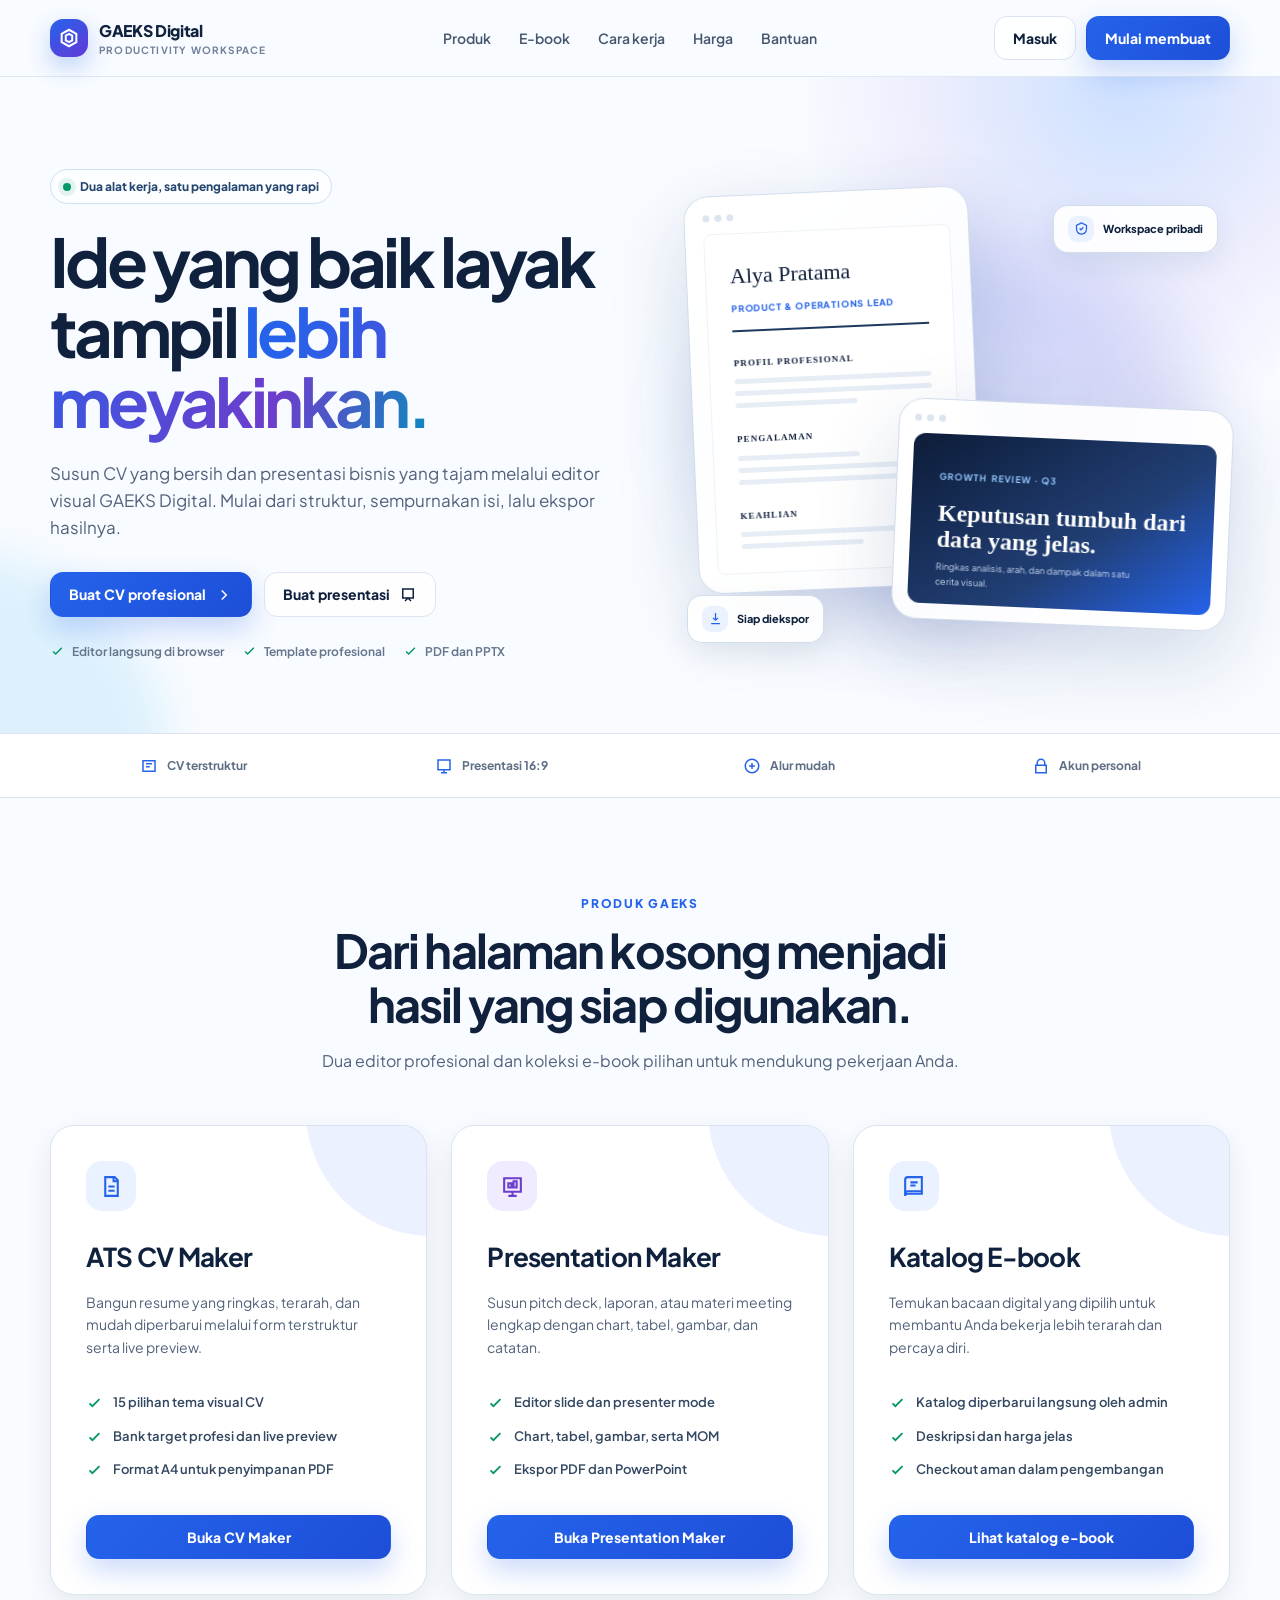
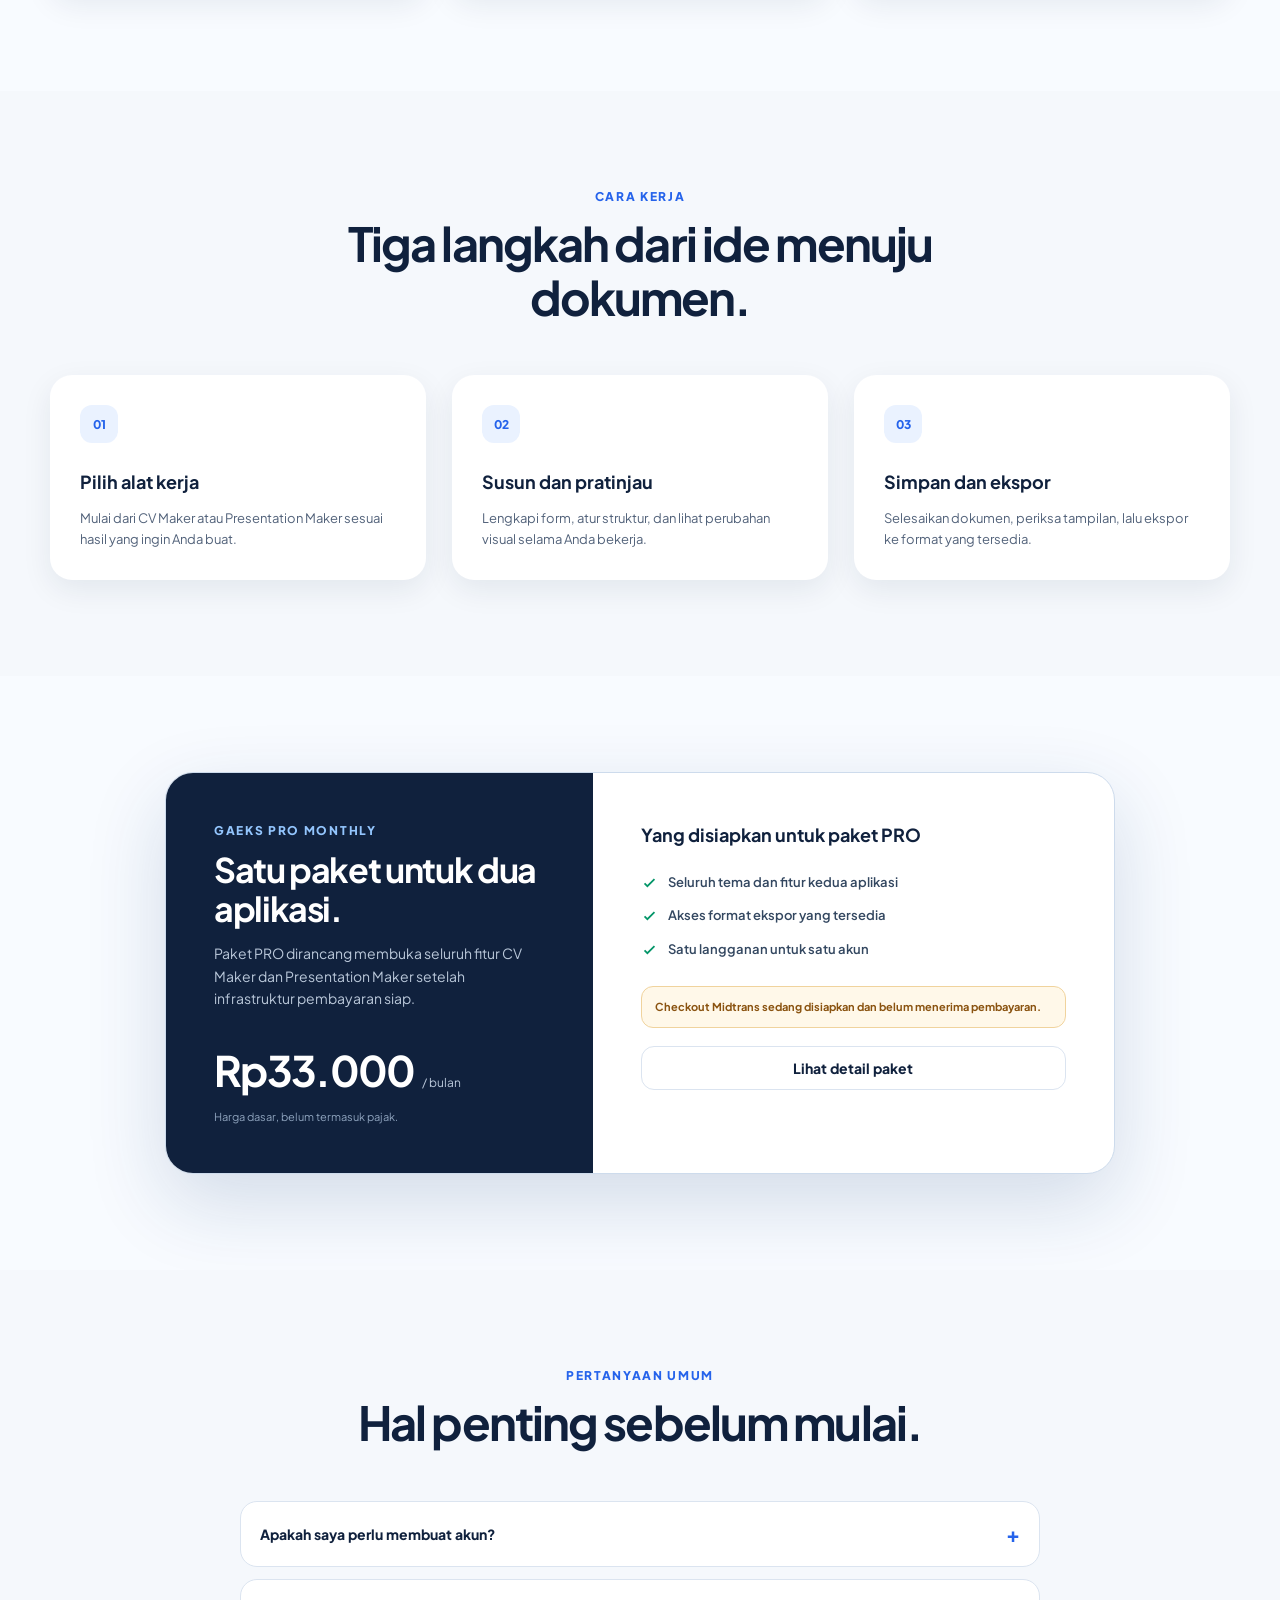
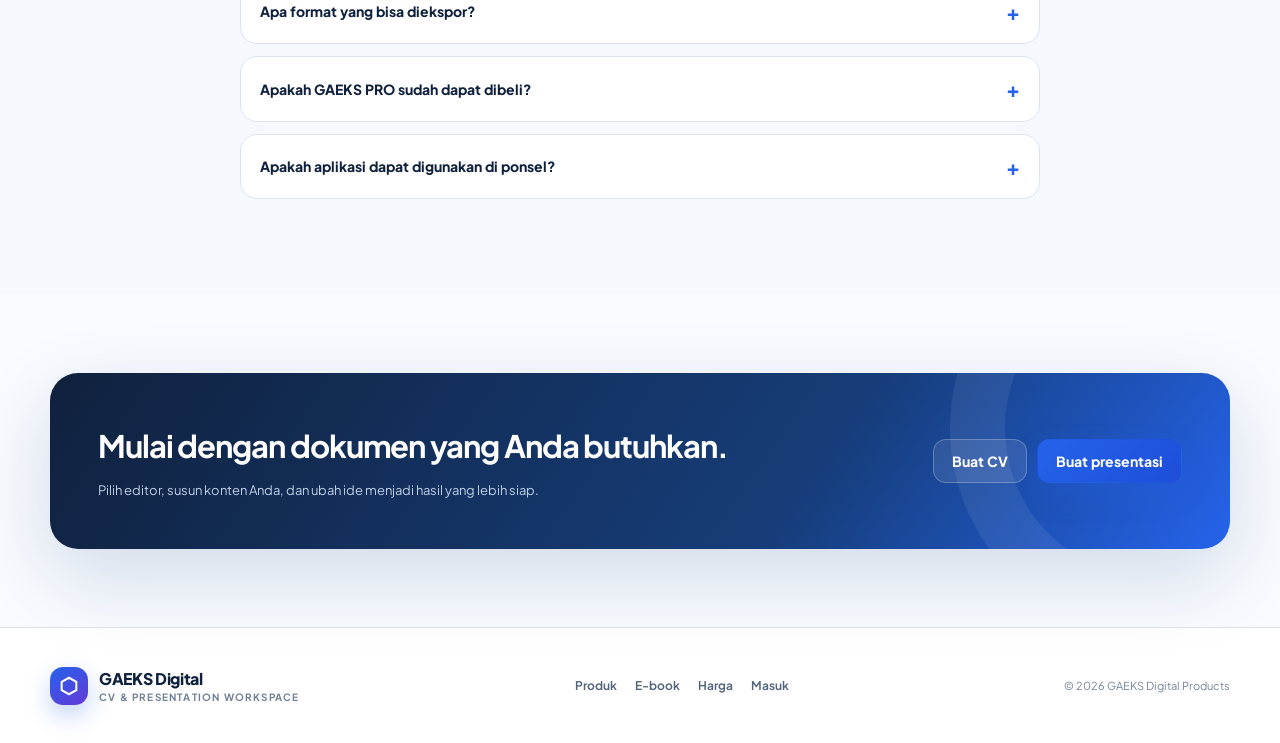
==== commit ff716874: "fix: sync login UI and publish admin ebook catalog" ====
--- a/index.html
+++ b/index.html
@@ -9,9 +9,9 @@
   <link rel="preconnect" href="https://fonts.googleapis.com">
   <link rel="preconnect" href="https://fonts.gstatic.com" crossorigin>
   <link href="https://fonts.googleapis.com/css2?family=Plus+Jakarta+Sans:wght@400;500;600;700;800&display=swap" rel="stylesheet">
-  <link rel="stylesheet" href="public/assets/css/landing.css?v=20260915-1">
-  <script src="auth.js?v=20260914_09" defer></script>
-  <script src="public/assets/js/landing.js?v=20260915-1" defer></script>
+  <link rel="stylesheet" href="public/assets/css/landing.css?v=20260922-1">
+  <script src="auth.js?v=20260922-1" defer></script>
+  <script src="public/assets/js/landing.js?v=20260922-1" defer></script>
 </head>
 <body>
   <a class="skip-link" href="#main-content">Lewati ke konten</a>
@@ -23,11 +23,11 @@
         <span class="brand-copy">GAEKS Digital<small>Productivity workspace</small></span>
       </a>
       <nav class="nav-links" data-nav-links aria-label="Navigasi utama">
-        <a href="#products">Produk</a><a href="#how-it-works">Cara kerja</a><a href="#pricing">Harga</a><a href="#faq">Bantuan</a>
+        <a href="#products">Produk</a><a href="ebooks.html">E-book</a><a href="#how-it-works">Cara kerja</a><a href="#pricing">Harga</a><a href="#faq">Bantuan</a>
       </nav>
       <div class="nav-actions">
         <a class="user-pill" data-user-pill href="profile.html"><img class="user-avatar" data-user-avatar src="https://api.dicebear.com/7.x/initials/svg?seed=User" alt=""><span data-user-name>Akun saya</span></a>
-        <a class="button button-secondary" data-login-link href="login.html?redirect=index.html">Masuk</a>
+        <a class="button button-secondary" data-login-link href="login.html?redirect=index.html" hidden>Masuk</a>
         <a class="button button-primary" href="#products">Mulai membuat</a>
         <button class="menu-button" data-menu-button type="button" aria-expanded="false" aria-label="Buka menu"><svg viewBox="0 0 24 24" fill="none" stroke="currentColor" stroke-width="2"><path d="M4 7h16M4 12h16M4 17h16"/></svg></button>
       </div>
@@ -76,12 +76,13 @@
     </div></div>
 
     <section class="section" id="products"><div class="container">
-      <div class="section-heading reveal"><span class="kicker">Workspace GAEKS</span><h2>Dari halaman kosong menjadi hasil yang siap digunakan.</h2><p>Dua editor untuk kebutuhan profesional yang berbeda, dengan pola kerja yang sama-sama sederhana.</p></div>
+      <div class="section-heading reveal"><span class="kicker">Produk GAEKS</span><h2>Dari halaman kosong menjadi hasil yang siap digunakan.</h2><p>Dua editor profesional dan koleksi e-book pilihan untuk mendukung pekerjaan Anda.</p></div>
       <div class="product-grid">
         <article class="product-card reveal"><div class="product-icon"><svg viewBox="0 0 24 24" fill="none" stroke="currentColor" stroke-width="2"><path d="M6 3h9l3 3v15H6z"/><path d="M14 3v4h4M9 12h6M9 16h6"/></svg></div><h3>ATS CV Maker</h3><p>Bangun resume yang ringkas, terarah, dan mudah diperbarui melalui form terstruktur serta live preview.</p><ul class="feature-list">
           <li><svg viewBox="0 0 24 24" fill="none" stroke="currentColor" stroke-width="2.5"><path d="m5 12 4 4L19 6"/></svg>15 pilihan tema visual CV</li><li><svg viewBox="0 0 24 24" fill="none" stroke="currentColor" stroke-width="2.5"><path d="m5 12 4 4L19 6"/></svg>Bank target profesi dan live preview</li><li><svg viewBox="0 0 24 24" fill="none" stroke="currentColor" stroke-width="2.5"><path d="m5 12 4 4L19 6"/></svg>Format A4 untuk penyimpanan PDF</li></ul><a class="button button-primary button-wide" href="cv-dashboard.html" data-product-target="cv-dashboard.html">Buka CV Maker</a></article>
         <article class="product-card reveal"><div class="product-icon violet"><svg viewBox="0 0 24 24" fill="none" stroke="currentColor" stroke-width="2"><path d="M4 4h16v13H4zM8 21h8M12 17v4M8 9h3v4H8zM13 7h3v6h-3z"/></svg></div><h3>Presentation Maker</h3><p>Susun pitch deck, laporan, atau materi meeting lengkap dengan chart, tabel, gambar, dan catatan.</p><ul class="feature-list">
           <li><svg viewBox="0 0 24 24" fill="none" stroke="currentColor" stroke-width="2.5"><path d="m5 12 4 4L19 6"/></svg>Editor slide dan presenter mode</li><li><svg viewBox="0 0 24 24" fill="none" stroke="currentColor" stroke-width="2.5"><path d="m5 12 4 4L19 6"/></svg>Chart, tabel, gambar, serta MOM</li><li><svg viewBox="0 0 24 24" fill="none" stroke="currentColor" stroke-width="2.5"><path d="m5 12 4 4L19 6"/></svg>Ekspor PDF dan PowerPoint</li></ul><a class="button button-primary button-wide" href="presentation.html" data-product-target="presentation.html">Buka Presentation Maker</a></article>
+        <article class="product-card reveal"><div class="product-icon"><svg viewBox="0 0 24 24" fill="none" stroke="currentColor" stroke-width="2"><path d="M4 5.5A2.5 2.5 0 0 1 6.5 3H20v16H6.5A2.5 2.5 0 0 0 4 21V5.5z"/><path d="M4 19a2.5 2.5 0 0 1 2.5-2.5H20M9 8h7M9 11h5"/></svg></div><h3>Katalog E-book</h3><p>Temukan bacaan digital yang dipilih untuk membantu Anda bekerja lebih terarah dan percaya diri.</p><ul class="feature-list"><li><svg viewBox="0 0 24 24" fill="none" stroke="currentColor" stroke-width="2.5"><path d="m5 12 4 4L19 6"/></svg>Katalog diperbarui langsung oleh admin</li><li><svg viewBox="0 0 24 24" fill="none" stroke="currentColor" stroke-width="2.5"><path d="m5 12 4 4L19 6"/></svg>Deskripsi dan harga jelas</li><li><svg viewBox="0 0 24 24" fill="none" stroke="currentColor" stroke-width="2.5"><path d="m5 12 4 4L19 6"/></svg>Checkout aman dalam pengembangan</li></ul><a class="button button-primary button-wide" href="ebooks.html">Lihat katalog e-book</a></article>
       </div>
     </div></section>
 
@@ -106,6 +107,6 @@
     <section class="cta-band"><div class="container cta-inner reveal"><div class="cta-copy"><h2>Mulai dengan dokumen yang Anda butuhkan.</h2><p>Pilih editor, susun konten Anda, dan ubah ide menjadi hasil yang lebih siap.</p></div><div class="cta-actions"><a class="button button-secondary" href="cv-dashboard.html" data-product-target="cv-dashboard.html">Buat CV</a><a class="button button-primary" href="presentation.html" data-product-target="presentation.html">Buat presentasi</a></div></div></section>
   </main>
 
-  <footer class="site-footer"><div class="container footer-row"><a class="brand" href="index.html"><span class="brand-mark" aria-hidden="true"><svg viewBox="0 0 24 24" fill="none" stroke="currentColor" stroke-width="2.2"><path d="M4 7.5 12 3l8 4.5v9L12 21l-8-4.5z"/></svg></span><span class="brand-copy">GAEKS Digital<small>CV &amp; Presentation workspace</small></span></a><div class="footer-links"><a href="#products">Produk</a><a href="pricing.html">Harga</a><a href="login.html">Masuk</a></div><div class="footer-copy">&copy; 2026 GAEKS Digital Products</div></div></footer>
+  <footer class="site-footer"><div class="container footer-row"><a class="brand" href="index.html"><span class="brand-mark" aria-hidden="true"><svg viewBox="0 0 24 24" fill="none" stroke="currentColor" stroke-width="2.2"><path d="M4 7.5 12 3l8 4.5v9L12 21l-8-4.5z"/></svg></span><span class="brand-copy">GAEKS Digital<small>CV &amp; Presentation workspace</small></span></a><div class="footer-links"><a href="#products">Produk</a><a href="ebooks.html">E-book</a><a href="pricing.html">Harga</a><a href="login.html" data-login-link hidden>Masuk</a><a href="profile.html" data-profile-link hidden>Akun saya</a></div><div class="footer-copy">&copy; 2026 GAEKS Digital Products</div></div></footer>
 </body>
 </html>
--- a/public/assets/css/landing.css
+++ b/public/assets/css/landing.css
@@ -15,6 +15,7 @@
 }
 
 * { box-sizing: border-box; }
+[hidden] { display: none !important; }
 html { scroll-behavior: smooth; }
 body {
   margin: 0;
@@ -109,7 +110,7 @@
 .kicker { display: block; margin-bottom: 10px; color: var(--blue); font-size: 12px; font-weight: 800; letter-spacing: .14em; text-transform: uppercase; }
 .section-heading h2 { margin: 0; font-size: clamp(31px, 4vw, 47px); line-height: 1.14; letter-spacing: -.04em; }
 .section-heading p { margin: 17px 0 0; color: var(--ink-soft); }
-.product-grid { display: grid; grid-template-columns: 1fr 1fr; gap: 24px; }
+.product-grid { display: grid; grid-template-columns: repeat(3, minmax(0, 1fr)); gap: 24px; }
 .product-card { position: relative; overflow: hidden; min-height: 470px; display: flex; flex-direction: column; padding: 35px; border: 1px solid var(--line); border-radius: var(--radius); background: #fff; box-shadow: var(--shadow-sm); }
 .product-card::after { content: ""; position: absolute; width: 250px; height: 250px; right: -130px; top: -140px; border-radius: 50%; background: rgba(37,99,235,.09); }
 .product-icon { width: 50px; height: 50px; display: grid; place-items: center; margin-bottom: 25px; color: var(--blue); border-radius: 16px; background: #eaf2ff; }
